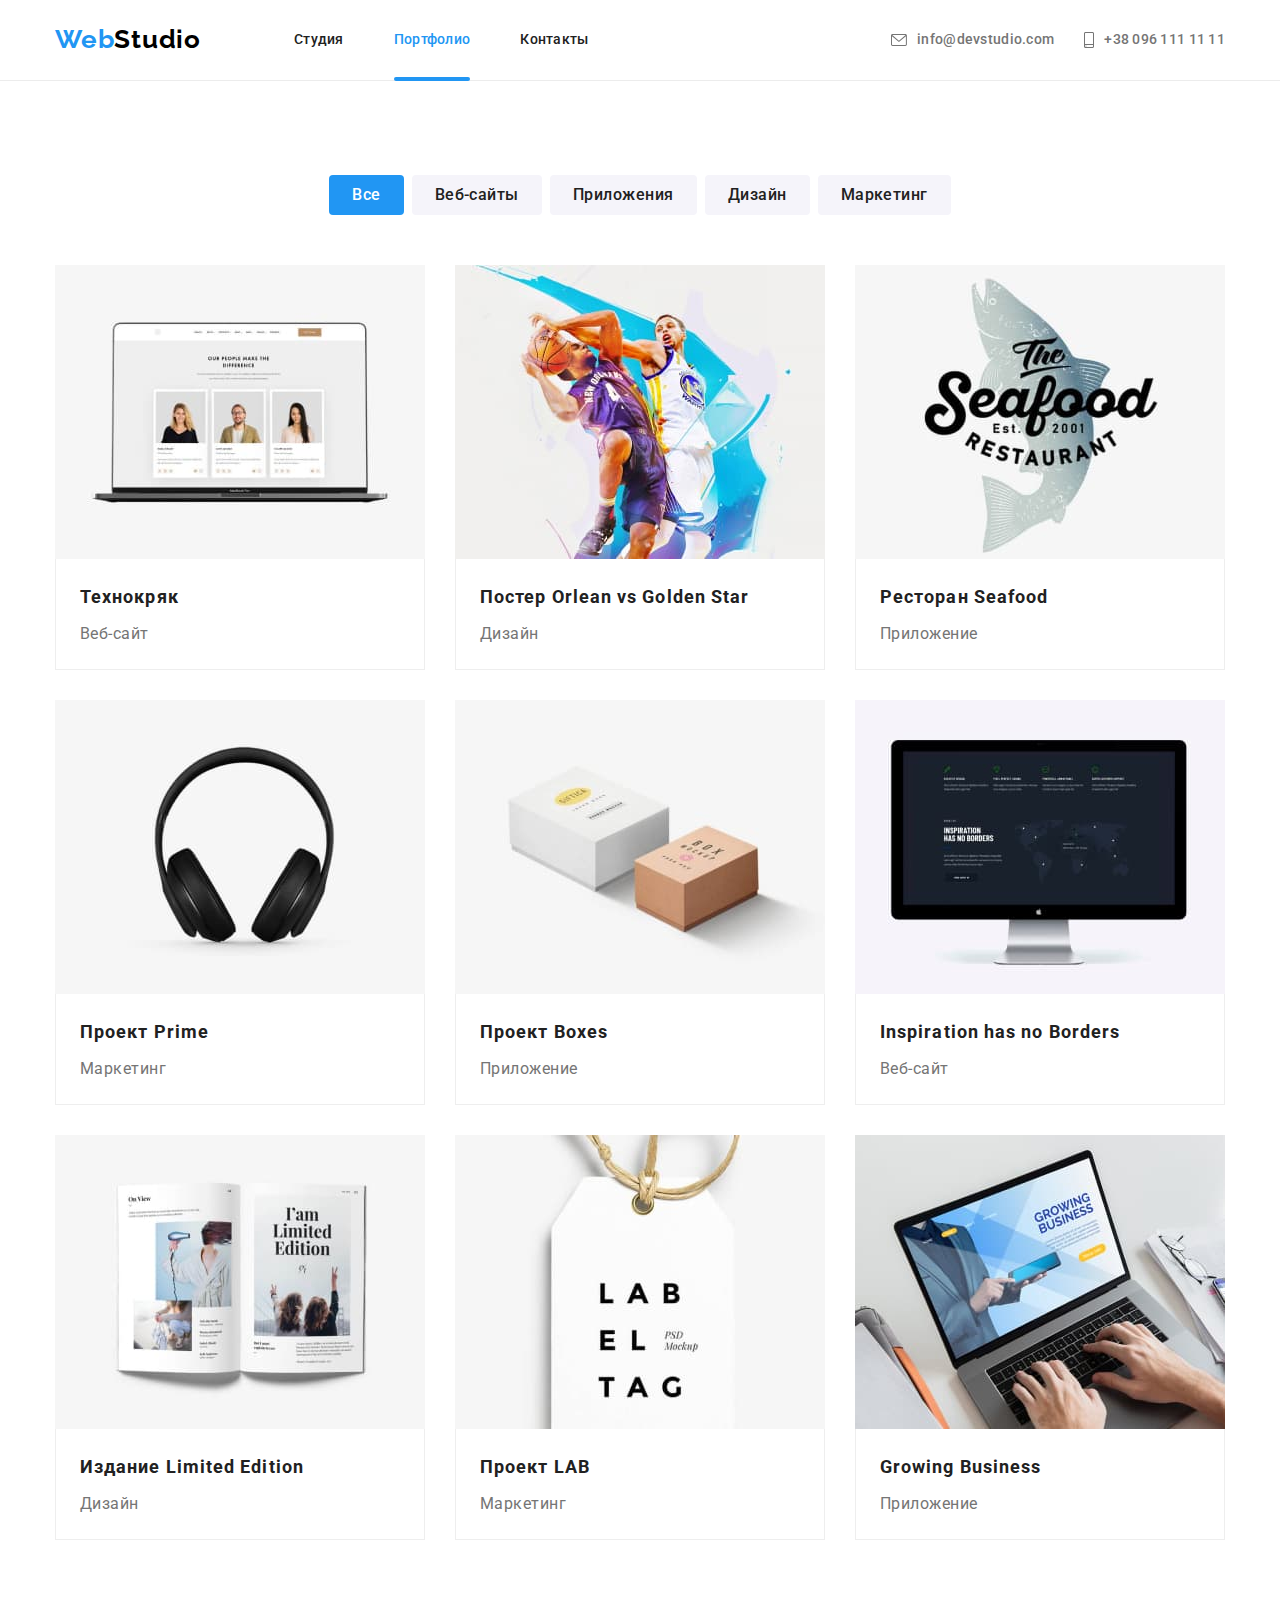
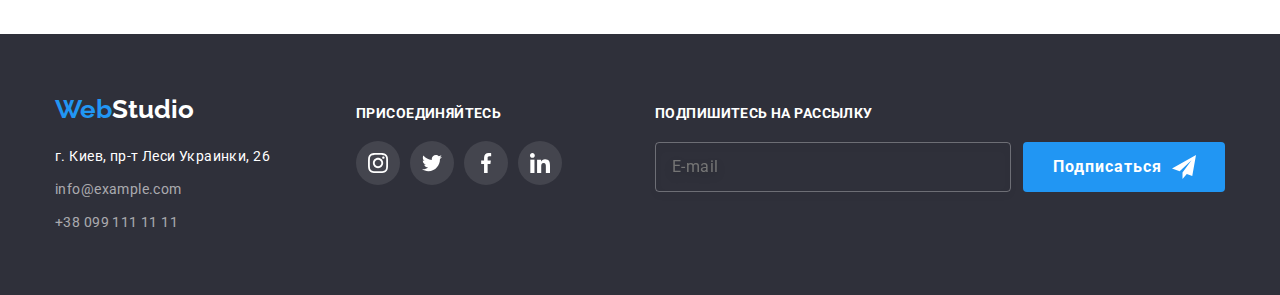
==== portfolio.html @ 851317ea "Внес правки в селекторы" ====
<!DOCTYPE html>
<html lang="ru">

<head>
  <meta charset="UTF-8" />
  <meta http-equiv="X-UA-Compatible" content="IE=edge" />
  <meta name="viewport" content="width=device-width, initial-scale=1.0" />
  <title>Портфолио</title>
  <link rel="preconnect" href="https://fonts.googleapis.com" />
  <link rel="preconnect" href="https://fonts.gstatic.com" crossorigin />
  <link rel="stylesheet"
    href="https://cdnjs.cloudflare.com/ajax/libs/modern-normalize/1.1.0/modern-normalize.min.css" />
  <link href="https://fonts.googleapis.com/css2?family=Raleway:wght@700&family=Roboto:wght@400;500;700;900&display=swap"
    rel="stylesheet" />

  <link rel="stylesheet" href="./css/styles.css" />
</head>

<body>
  <!-- Шапка -->
  <header>
    <div class="container container-header">
      <nav>
        <a lang="en" href="./index.html" class="studio-header"><span class="web">Web</span>Studio</a>
        <ul class="site-nav">
          <li class="item"><a href="./index.html" class="site-nav-link">Студия</a></li>
          <li class="item"><a href="./portfolio.html" class="site-nav-link current">Портфолио</a></li>
          <li class="item"><a href="" class="site-nav-link">Контакты</a></li>
        </ul>
      </nav>
      <ul class="header-contacts">
        <li class="item">
          <a href="mailto:info@devstudio.com" class="header-contacts-link"><svg class="icon-envelope" width="16"
              height="12">
              <use href="./images/sprites.svg#icon-envelope"></use>
            </svg>
            info@devstudio.com</a>
        </li>
        <li class="item">
          <a href="tel:+380961111111" class="header-contacts-link">
            <svg class="icon-smartphone" width="10" height="16">
              <use href="./images/sprites.svg#icon-smartphone"></use>
            </svg>
            +38 096 111 11 11</a>
        </li>
      </ul>
    </div>
  </header>
  <main>
    <section class="portfolio">
      <div class="container">
        <h1 class="section-title visually-hidden">Портфолио</h1>
        <!-- Меню работ -->
        <ul class="menu-portfolio">
          <li class="item">
            <button type="button" class="button button-portfolio portfolio-current-btn">Все</button>
          </li>
          <li class="item"><button type="button" class="button button-portfolio">Веб-сайты</button></li>
          <li class="item"><button type="button" class="button button-portfolio">Приложения</button></li>
          <li class="item"><button type="button" class="button button-portfolio">Дизайн</button></li>
          <li class="item"><button type="button" class="button button-portfolio">Маркетинг</button></li>
        </ul>
        <!-- Примеры работ -->
        <ul class="works">
          <li class="works-item">
            <a href="" class="works-link-card">
              <div class="works-overlate">
                <img src="./images/webphoto.jpg" alt="Открытый веб-сайт на ноутбуке" width="370" class="works-img" />
                <p class="works-description">
                  Ресурс предлагает комплексные предложения с разным уровнем функционала и
                  сервисов. Все это позволит посетителю получить исчерпывающие сведения о компании
                  или частном лице.
                </p>
              </div>
              <div class="works-desc">
                <h2 class="works-list-title">Технокряк</h2>
                <p class="works-list-name">Веб-сайт</p>
              </div>
            </a>
          </li>
          <li class="item">
            <a href="" class="works-link-card">
              <div class="works-overlate">
                <img src="./images/poster.jpg" alt="Постер два баскетболиста" width="370" class="works-img" />
                <p class="works-description">
                  Текст второй карточки.Ресурс предлагает комплексные предложения с разным уровнем
                  функционала и сервисов. Все это позволит посетителю получить исчерпывающие
                  сведения о компании или частном лице.
                </p>
              </div>
              <div class="works-desc">
                <h2 class="works-list-title">Постер <span lang="en">Orlean vs Golden Star</span></h2>
                <p class="works-list-name">Дизайн</p>
              </div>
            </a>
          </li>
          <li class="item">
            <a href="" class="works-link-card">
              <div class="works-overlate">
                <img src="./images/seafood.jpg" alt="Логотип ресторана" width="370" class="works-img" />
                <p class="works-description">
                  Текст третьей карточки.Ресурс предлагает комплексные предложения с разным
                  уровнем функционала и сервисов. Все это позволит посетителю получить
                  исчерпывающие сведения о компании или частном лице.
                </p>
              </div>
              <div class="works-desc">
                <h2 class="works-list-title">Ресторан <span lang="en">Seafood</span></h2>
                <p class="works-list-name">Приложение</p>
              </div>
            </a>
          </li>
          <li class="item">
            <a href="" class="works-link-card">
              <div class="works-overlate">
                <img src="./images/earphon.jpg" alt="Наушники" width="370" class="works-img" />
                <p class="works-description">
                  Текст четвертой карточки.Ресурс предлагает комплексные предложения с разным
                  уровнем функционала и сервисов. Все это позволит посетителю получить
                  исчерпывающие сведения о компании или частном лице.
                </p>
              </div>
              <div class="works-desc">
                <h2 class="works-list-title">Проект <span lang="en">Prime</span></h2>
                <p class="works-list-name">Маркетинг</p>
              </div>
            </a>
          </li>
          <li class="item">
            <a href="" class="works-link-card">
              <div class="works-overlate">
                <img src="./images/boxs.jpg" alt="Две коробки" width="370" class="works-img" />
                <p class="works-description">
                  Текст пятой карточки.Ресурс предлагает комплексные предложения с разным уровнем
                  функционала и сервисов. Все это позволит посетителю получить исчерпывающие
                  сведения о компании или частном лице.
                </p>
              </div>
              <div class="works-desc">
                <h2 class="works-list-title">Проект <span lang="en">Boxes</span></h2>
                <p class="works-list-name">Приложение</p>
              </div>
            </a>
          </li>
          <li class="item">
            <a href="" class="works-link-card">
              <div class="works-overlate">
                <img src="./images/monitor.jpg" alt="Открытый веб-сайт на мониторе" width="370" class="works-img" />
                <p class="works-description">
                  Текст шестой карточки.Ресурс предлагает комплексные предложения с разным уровнем
                  функционала и сервисов. Все это позволит посетителю получить исчерпывающие
                  сведения о компании или частном лице.
                </p>
              </div>
              <div class="works-desc">
                <h2 lang="en" class="works-list-title">Inspiration has no Borders</h2>
                <p class="works-list-name">Веб-сайт</p>
              </div>
            </a>
          </li>
          <li class="item">
            <a href="" class="works-link-card">
              <div class="works-overlate">
                <img src="./images/book.jpg" alt="Открытая книга" width="370" class="works-img" />
                <p class="works-description">
                  Текст седьмой карточки.Ресурс предлагает комплексные предложения с разным
                  уровнем функционала и сервисов. Все это позволит посетителю получить
                  исчерпывающие сведения о компании или частном лице.
                </p>
              </div>
              <div class="works-desc">
                <h2 class="works-list-title">Издание <span lang="en">Limited Edition</span></h2>
                <p class="works-list-name">Дизайн</p>
              </div>
            </a>
          </li>
          <li class="item">
            <a href="" class="works-link-card">
              <div class="works-overlate">
                <img src="./images/leib.jpg" alt="Бирка" width="370" class="works-img" />
                <p class="works-description">
                  Текст восьмой карточки.Ресурс предлагает комплексные предложения с разным
                  уровнем функционала и сервисов. Все это позволит посетителю получить
                  исчерпывающие сведения о компании или частном лице.
                </p>
              </div>
              <div class="works-desc">
                <h2 class="works-list-title">Проект <span lang="en">LAB</span></h2>
                <p class="works-list-name">Маркетинг</p>
              </div>
            </a>
          </li>
          <li class="item">
            <a href="" class="works-link-card">
              <div class="works-overlate">
                <img src="./images/netbook.jpg" alt="Открытое приложение на нетбуке" width="370" class="works-img" />
                <p class="works-description">
                  Текст девятой карточки.Ресурс предлагает комплексные предложения с разным
                  уровнем функционала и сервисов. Все это позволит посетителю получить
                  исчерпывающие сведения о компании или частном лице.
                </p>
              </div>
              <div class="works-desc">
                <h2 class="works-list-title" lang="en">Growing Business</h2>
                <p class="works-list-name">Приложение</p>
              </div>
            </a>
          </li>
        </ul>
      </div>
    </section>
  </main>
  <!-- Футер -->
  <footer class="section-footer">
    <div class="container container-footer">
      <div class="footer-logo-address">
        <a lang="en" href="./index.html" class="studio-footer"><span class="web">Web</span>Studio</a>
        <address>
          <ul class="address">
            <li class="address-item">г. Киев, пр-т Леси Украинки, 26</li>
            <li class="address-item">
              <a href="mailto:info@example.com" class="address-mail">info@example.com</a>
            </li>
            <li class="address-item">
              <a href="tel:+380991111111" class="address-tel">+38 099 111 11 11</a>
            </li>
          </ul>
        </address>
      </div>
      <div class="footer-login">
        <p class="login-title">присоединяйтесь</p>
        <div class="footer-network">
          <a href="" class="footer-network-login"><svg class="footer-icon instagram">
              <use href="./images/sprites.svg#icon-instagram"></use>
            </svg></a><a href="" class="footer-network-login"><svg class="footer-icon twitter">
              <use href="./images/sprites.svg#icon-twitter"></use>
            </svg></a><a href="" class="footer-network-login"><svg class="footer-icon facebook">
              <use href="./images/sprites.svg#icon-facebook"></use>
            </svg></a><a href="" class="footer-network-login"><svg class="footer-icon linkedin">
              <use href="./images/sprites.svg#icon-linkedin"></use>
            </svg></a>
        </div>
      </div>
      <div class="subscribe">
        <p class="footer-label">подпишитесь на рассылку</p>
        <form class="footer-subscribe-form">
          <input type="email" name="email" placeholder="E-mail" class="footer-input" />
          <button type="submit" class="button-footer">Подписаться<svg class="icon-send">
              <use href="./images/sprites.svg#icon-send"></use>
            </svg></button>
        </form>
      </div>
    </div>
  </footer>
</body>

</html>
---- css/styles.css ----
/* цвет основного текста #757575 */
/* цвет вторичного текста #212121 */
/* белый #FFFFFF */
/* цвет акцента #2196F3 */
/* белый прозрачный в футере rgba(255, 255, 255, 0.6) */
/* черный в logo #000000 */
/* вторичный цвет фона #F5F4FA */
/* основной цвет фона #FFFFFF */
/* цвет фона героя и футера #2F303A */
/* цвет нижней рамки хедера #ECECEC */
/* цвет нижней рамки работ #EEEEEE */
/* цвет рамки соцсетей AFB1B8 */
:root {
  --primary-text-color: #757575;
  --title-text-color: #212121;
  --accent-color: #2196f3;
  --main-white-color: #ffffff;
  --btn-grey-color: #f5f4fa;
  --logo-black-color: #000000;
  --bgc-header-color: #2f303a;
  --address-footer-color: rgba(255, 255, 255, 0.6);
  --border-header-color: #ececec;
  --border-works-color: #eeeeee;
  --btn-hero-color: #188ce8;
  --accent-logo-color: aqua;
  --icon-color: #afb1b8;
}

body {
  background-color: var(--primary-bg-color);
  color: var(--primary-text-color);

  font-family: Roboto, sans-serif;
}

input,
textarea {
  cursor: pointer;
}

ul,
h1,
h2,
h3,
h4,
h5,
h6,
p {
  list-style: none;
  padding: 0;
  margin: 0;
}

.container {
  margin-left: auto;
  margin-right: auto;
  width: 1200px;
  padding-right: 15px;
  padding-left: 15px;
}

/* Header */
header {
  border-bottom-width: 1px;
  border-bottom-style: solid;
  border-bottom-color: var(--border-header-color);
}

.container-header {
  display: flex;
  align-items: center;
}

nav {
  display: flex;
  align-items: center;
}
/* Logotip header */
.studio-header {
  margin-right: 93px;
  padding-top: 24px;
  padding-bottom: 25px;

  color: var(--logo-black-color);

  font-family: Raleway, sans-serif;
  font-weight: 700;
  font-size: 26px;
  line-height: 1.19;
  text-decoration: none;
  letter-spacing: 0.03em;

  transition: color 250ms cubic-bezier(0.4, 0, 0.2, 1);
}

.web {
  color: var(--accent-color);
  transition: color 250ms cubic-bezier(0.4, 0, 0.2, 1);
}

.studio-header:hover,
.studio-header:focus,
.studio-footer:hover,
.studio-footer:focus,
.studio-header:hover .web,
.studio-header:focus .web,
.studio-footer:hover .web,
.studio-footer:focus .web {
  color: var(--accent-logo-color);
}

/* Site nav */
.site-nav {
  display: flex;
  gap: 50px;
}

.site-nav-link {
  display: block;

  position: relative;

  padding-top: 32px;
  padding-bottom: 32px;

  color: var(--title-text-color);

  font-weight: 500;
  font-size: 14px;
  line-height: 1.14;
  letter-spacing: 0.02em;
  text-decoration: none;

  transition: color 250ms cubic-bezier(0.4, 0, 0.2, 1);
}

.site-nav-link:hover,
.site-nav-link:focus {
  color: var(--accent-color);
}

.site-nav-link.current {
  color: var(--accent-color);
}

.site-nav-link.current::after {
  content: '';

  position: absolute;

  display: block;
  width: 100%;
  height: 4px;
  left: 0;
  bottom: -1px;
  border-radius: 2px;

  background-color: var(--accent-color);
}

/* Contacts */

.header-contacts {
  display: flex;
  margin-left: auto;
  gap: 30px;
}

.header-contacts-link {
  display: flex;
  padding-top: 32px;
  padding-bottom: 32px;

  color: var(--primary-text-color);

  font-weight: 500;
  font-size: 14px;
  line-height: 1.14;
  letter-spacing: 0.02em;
  text-decoration: none;
  align-items: center;

  transition: color 250ms cubic-bezier(0.4, 0, 0.2, 1);
}

.header-contacts-link:hover,
.header-contacts-link:focus {
  color: var(--accent-color);
}

.icon-envelope {
  margin-right: 10px;
  fill: currentColor;
}

.icon-smartphone {
  padding-top: 0;
  padding-bottom: 0;
  margin-right: 10px;
  fill: currentColor;

  transition: fill 250ms cubic-bezier(0.4, 0, 0.2, 1);
}

.icon-smartphone:hover,
.icon-envelope:hover,
.icon-smartphone:focus,
.icon-envelope:focus {
  fill: currentColor;
}
/* Hero */
.section-hero {
  max-width: 1600px;
  height: 600px;
  margin-left: auto;
  margin-right: auto;
  background-color: var(--bgc-header-color);
  background-image: linear-gradient(to right, rgba(47, 48, 58, 0.4), rgba(47, 48, 58, 0.4)),
    url('../images/employees.jpg');
  background-size: cover;
  background-repeat: no-repeat;
  background-position: center;
  text-align: center;
  padding-top: 200px;
  padding-bottom: 200px;
}

.container-hero {
  width: 696px;
}

.hero-title {
  color: var(--main-white-color);

  font-weight: 900;
  font-size: 44px;
  line-height: 1.36;
  letter-spacing: 0.06em;
  text-transform: uppercase;

  margin-bottom: 30px;
}

.button-order {
  font-weight: 700;
  font-size: 16px;
  line-height: 1.88;

  align-items: center;
  letter-spacing: 0.06em;
  padding: 10px 32px;

  transition: color 250ms cubic-bezier(0.4, 0, 0.2, 1), color 250ms cubic-bezier(0.4, 0, 0.2, 1);
}

.button-primary:hover,
.button-primary:focus {
  color: var(--main-white-color);
  background-color: var(--btn-hero-color);
}

.visually-hidden {
  position: absolute;
  width: 1px;
  height: 1px;
  margin: -1px;
  border: 0;
  padding: 0;

  white-space: nowrap;
  clip-path: inset(100%);
  clip: rect(0 0 0 0);
  overflow: hidden;
}

/* Advantages */

.section-advantages {
  padding-top: 94px;
  padding-bottom: 94px;
}

.section-title {
  color: var(--title-text-color);

  font-weight: 700;
  font-size: 36px;
  line-height: 1.17;
  text-align: center;
  letter-spacing: 0.03em;
}
.advantages-list {
  display: flex;
  gap: 30px;
}

.advantages-item {
  width: 270px;
}

.icon-advantages {
  display: flex;
  background-color: var(--btn-grey-color);
  height: 120px;
  border-radius: 4px;
  align-items: center;
  justify-content: center;
}

.icon-antenna,
.icon-clock,
.icon-diagram,
.icon-astronaut {
  align-self: center;
}

.advantages-title {
  color: var(--title-text-color);

  font-weight: 700;
  font-size: 14px;
  line-height: 1.14;
  text-transform: uppercase;
  letter-spacing: 0.03em;

  margin-bottom: 10px;
  margin-top: 30px;
}

.advantages-desc {
  font-weight: 400;
  font-size: 14px;
  line-height: 1.71;
  letter-spacing: 0.03em;
}

/* Work */

.section-work {
  padding-bottom: 94px;
}

.section-title-work,
.section-title-cooperators {
  margin-bottom: 50px;
}

.work-list {
  display: flex;
  gap: 30px;
}

.work-one,
.work-two,
.work-three {
  position: relative;
}

.work-text {
  display: flex;
  position: absolute;

  font-style: normal;
  font-weight: 700;
  font-size: 14px;
  line-height: 1.14;
  letter-spacing: 0.03em;
  text-transform: uppercase;
  align-items: center;
  justify-content: center;

  width: 100%;
  height: 70px;
  bottom: 0px;

  color: var(--main-white-color);
  background-color: rgba(47, 48, 58, 0.8);
}

.work-img {
  display: block;
  max-width: 100%;
  height: auto;
}

/* Team */

.section-team {
  background-color: var(--btn-grey-color);
  padding-top: 94px;
  padding-bottom: 94px;
}

.cooperators-list {
  display: flex;
  gap: 30px;
}
.cooperators-img {
  display: block;
  max-width: 100%;
  height: auto;
}

.cooperators-item {
  background-color: var(--main-white-color);
  box-shadow: 0px 1px 3px rgba(0, 0, 0, 0.12), 0px 1px 1px rgba(0, 0, 0, 0.14),
    0px 2px 1px rgba(0, 0, 0, 0.2);
  border-radius: 0px 0px 4px 4px;
}

.team-networks {
  display: flex;
  gap: 10px;
  /* justify-content: space-between; */
}

.icon-networks-link {
  display: flex;

  width: 44px;
  height: 44px;
  border-radius: 44px;
  align-items: center;
  justify-content: center;

  background-color: var(--main-white-color);
  fill: var(--icon-color);

  transition: fill 250ms cubic-bezier(0.4, 0, 0.2, 1),
    background-color 250ms cubic-bezier(0.4, 0, 0.2, 1);
}

.icon-instagram,
.icon-twitter,
.icon-facebook,
.icon-linkedin {
  height: 20px;
  width: 20px;
}

.icon-networks-link:hover,
.icon-networks-link:focus {
  background-color: var(--accent-color);
  fill: var(--main-white-color);
}

.section-desc {
  padding: 30px 32px;
  text-align: center;
}

.cooperators-name {
  color: var(--title-text-color);

  font-weight: 500;
  font-size: 16px;
  line-height: 1.9;
  letter-spacing: 0.03em;
  margin-bottom: 10px;
}

.cooperators-post {
  font-weight: 400;
  font-size: 16px;
  line-height: 1.9;
  letter-spacing: 0.03em;
  margin-bottom: 16px;
}

.section-clients {
  padding-top: 94px;
  padding-bottom: 94px;
}

.clients-icon {
  display: flex;
  margin-top: 50px;
  gap: 30px;
}

.icon-client-link {
  display: flex;
  width: 170px;
  height: 92px;

  border: 1px solid var(--icon-color);
  border-radius: 4px;
  fill: var(--icon-color);

  align-items: center;
  justify-content: center;

  transition: fill 250ms cubic-bezier(0.4, 0, 0.2, 1), border 250ms cubic-bezier(0.4, 0, 0.2, 1);
}

.icon-client-link:hover,
.icon-client-link:focus {
  fill: var(--accent-color);
  border: 1px solid var(--accent-color);
}

/* Footer */

.section-footer {
  padding-top: 60px;
  padding-bottom: 60px;
  background-color: var(--bgc-header-color);
}

.container-footer {
  display: flex;
  align-items: baseline;
}

.studio-footer {
  display: block;
  color: var(--main-white-color);

  font-family: Raleway, sans-serif;
  font-weight: 700;
  font-size: 26px;
  line-height: 1.19;
  text-decoration: none;
  margin-bottom: 20px;
}

.address {
  display: block;
  width: 231px;

  font-style: normal;
  font-weight: 400;
  font-size: 14px;
  line-height: 1.71;
  letter-spacing: 0.03em;

  color: var(--main-white-color);
}

.address-item:not(:last-child) {
  margin-bottom: 9px;
}

.address-mail,
.address-tel {
  font-weight: 400;
  font-size: 14px;
  line-height: 1.71;
  letter-spacing: 0.03em;
  text-decoration: none;

  color: var(--address-footer-color);

  transition: color 250ms cubic-bezier(0.4, 0, 0.2, 1);
}

.address-mail:hover,
.address-mail:focus,
.address-tel:hover,
.address-tel:focus {
  color: var(--accent-color);
}

.footer-login {
  margin-left: 70px;
  height: 80px;
}

.login-title {
  color: var(--main-white-color);

  margin-bottom: 20px;

  font-style: normal;
  font-weight: 700;
  font-size: 14px;
  line-height: 16px;
  letter-spacing: 0.03em;
  text-transform: uppercase;
  text-align: left;
}

.footer-network {
  display: flex;
  gap: 10px;
}

.footer-network-login {
  display: flex;
  width: 44px;
  height: 44px;
  border-radius: 44px;

  align-items: center;
  justify-content: center;

  background-color: rgba(255, 255, 255, 0.1);
  fill: var(--main-white-color);

  transition: background-color 250ms cubic-bezier(0.4, 0, 0.2, 1);
}

.footer-network-login:hover,
.footer-network-login:focus {
  background-color: var(--accent-color);
}

.footer-icon {
  width: 20px;
  height: 20px;
}

/* Футер подпишись */

.subscribe {
  margin-left: auto;
}

.footer-subscribe-form {
  display: flex;
  width: 570px;
  height: 50px;

  align-items: flex-end;
}

.footer-label {
  font-weight: 700;
  font-size: 14px;
  line-height: 1.14;
  letter-spacing: 0.03em;
  text-transform: uppercase;
  margin-bottom: 20px;

  color: var(--main-white-color);
}

.footer-input {
  display: block;
  width: 358px;
  padding: 14px 16px 14px 16px;

  font-weight: 400;
  font-size: 16px;
  line-height: 1.25;
  align-items: center;
  letter-spacing: 0.03em;
  outline: none;

  border: 1px solid rgba(255, 255, 255, 0.3);
  filter: drop-shadow(0px 4px 4px rgba(0, 0, 0, 0.15));
  border-radius: 4px;

  transition: button-color 250ms cubic-bezier(0.4, 0, 0.2, 1);

  color: rgba(255, 255, 255, 0.6);
  background-color: transparent;
}

.footer-input:focus {
  border-color: var(--accent-color);
}

.button-footer {
  display: flex;
  margin-left: 12px;
  padding: 9px 28px 9px 29px;

  font-weight: 700;
  font-size: 16px;
  line-height: 1.88;
  letter-spacing: 0.06em;
  align-items: center;
  justify-content: center;

  border-radius: 4px;
  border: 1px solid transparent;
  color: var(--main-white-color);
  background-color: var(--accent-color);

  transition: background-color 250ms cubic-bezier(0.4, 0, 0.2, 1),
    box-shadow 250ms cubic-bezier(0.4, 0, 0.2, 1);
}
.button-footer:hover,
.button-footer:focus {
  background-color: var(--btn-hero-color);
  box-shadow: 0px 4px 4px rgba(0, 0, 0, 0.15);
}

.icon-send {
  width: 24px;
  height: 24px;
  margin-left: 10px;
}
/* .button-footer::after {
  content: '';
  width: 24px;
  height: 24px;
  margin-left: 10px;
  background-image: url(../images/icon_send.svg);
} */

/* Button */
.button {
  color: var(--title-text-color--);
  background-color: var(--main-white-color);

  cursor: pointer;
  font-family: inherit;
  font-weight: 500;
  font-size: 16px;
  line-height: 1.62;
  letter-spacing: 0.03em;
  text-align: center;

  border-radius: 4px;
  border: 1px solid transparent;
  display: inline-block;
}

.button-primary {
  color: var(--main-white-color);
  background-color: var(--accent-color);
}

.button-portfolio {
  padding: 6px 22px;

  transition: color 250ms cubic-bezier(0.4, 0, 0.2, 1),
    background-color 250ms cubic-bezier(0.4, 0, 0.2, 1),
    box-shadow 250ms cubic-bezier(0.4, 0, 0.2, 1);
  color: var(--title-text-color);
  background-color: var(--btn-grey-color);
}

/* Стили Портфолио */
.portfolio {
  padding-top: 94px;
  padding-bottom: 94px;
}

/* Меню работ */
.menu-portfolio {
  display: flex;
  justify-content: center;
  margin-bottom: 50px;
  gap: 8px;
}

.portfolio-current-btn {
  color: var(--main-white-color);
  background-color: var(--accent-color);
}

.button-portfolio:hover,
.button-portfolio:focus {
  color: var(--main-white-color);
  background-color: var(--accent-color);
  box-shadow: 0px 3px 1px rgba(0, 0, 0, 0.1), 0px 1px 2px rgba(0, 0, 0, 0.08),
    0px 2px 2px rgba(0, 0, 0, 0.12);
}

/* Примеры работ */

.works {
  display: flex;
  flex-wrap: wrap;
  gap: 30px;
}

.works-item {
  flex-basis: calc((100% - 2 * 30px) / 3);
}

.works-link-card {
  display: block;
  text-decoration: none;

  transition: box-shadow 250ms cubic-bezier(0.4, 0, 0.2, 1);
}

.works-overlate {
  position: relative;
  overflow: hidden;
}

.works-description {
  position: absolute;
  display: block;

  top: 0;
  left: 0;
  width: 100%;
  height: 100%;
  padding: 63px 24px;

  font-style: normal;
  font-weight: 400;
  font-size: 18px;
  line-height: 1.56;
  letter-spacing: 0.03em;

  transform: translateY(101%);
  transition: transform 250ms cubic-bezier(0.4, 0, 0.2, 1);

  color: var(--main-white-color);
  background-color: rgba(33, 150, 243, 0.9);
}

.works-link-card:hover,
.works-link-card:focus {
  box-shadow: 0px 1px 1px rgba(0, 0, 0, 0.12), 0px 4px 4px rgba(0, 0, 0, 0.06),
    1px 4px 6px rgba(0, 0, 0, 0.16);
}

.works-link-card:hover .works-description,
.works-link-card:focus .works-description {
  transform: translateY(0);
}

.works-img {
  display: block;
  width: 100%;
  height: auto;
}

.works-desc {
  display: block;
  padding: 20px 24px;

  border-width: 0 1px 1px;
  border-style: solid;
  border-color: var(--border-works-color);
}

.works-list-title {
  margin-bottom: 4px;

  font-weight: 700;
  font-size: 18px;
  line-height: 2;
  letter-spacing: 0.06em;

  color: var(--title-text-color);
}

.works-list-name {
  font-weight: 400;
  font-size: 16px;
  line-height: 1.88;
  text-decoration: none;
  letter-spacing: 0.03em;

  color: var(--primary-text-color);
}

/* Модальное окно */

.backdrop {
  position: fixed;
  top: 0;
  left: 0;
  width: 100%;
  height: 100%;

  background-color: rgba(0, 0, 0, 0.2);

  transition: opacity 250ms cubic-bezier(0.4, 0, 0.2, 1);
}

.backdrop .is-hidden {
  opacity: 0;
  pointer-events: none;
}

.backdrop.is-hidden .modal {
  transform: translate(-50%, -50%) scale(1.1);
}

.modal {
  position: absolute;
  width: 528px;
  height: 581px;
  top: 50%;
  left: 50%;
  padding: 40px;

  transform: translate(-50%, -50%) scale(1);
  transition: transform 250ms cubic-bezier(0.4, 0, 0.2, 1);

  border-radius: 4px;

  box-shadow: 0px 1px 3px rgba(0, 0, 0, 0.12), 0px 1px 1px rgba(0, 0, 0, 0.14),
    0px 2px 1px rgba(0, 0, 0, 0.2);
  background-color: var(--main-white-color);
}

.btn-modal {
  position: absolute;
  display: flex;
  width: 30px;
  height: 30px;
  right: 8px;
  top: 8px;
  border-radius: 30px;
  align-items: center;
  cursor: pointer;

  background-color: var(--main-white-color);
  border: 1px solid rgba(0, 0, 0, 0.1);
}

.icon-close {
  width: 18px;
  height: 18px;
  fill: var(--logo-black-color);
  transition: fill 250ms cubic-bezier(0.4, 0, 0.2, 1);
}

.btn-modal:hover .icon-close,
.btn-modal:focus .icon-close {
  fill: var(--accent-color);
}

.modal-form {
  width: 100%;
  height: 100%;
}

.modal-title {
  margin-bottom: 12px;

  font-weight: 700;
  font-size: 20px;
  line-height: 1.15;
  text-align: center;
  letter-spacing: 0.03em;

  color: var(--title-text-color);
}

.user-contacts {
  display: block;
  flex-direction: column;
}

.user-contacts:not(:first-child) {
  margin-top: 10px;
}

.user-contacts-input {
  height: 40px;
  padding-left: 42px;
  margin-top: 4px;
  outline: none;

  border: 1px solid rgba(33, 33, 33, 0.2);
  border-radius: 4px;

  transition: border-color 250ms cubic-bezier(0.4, 0, 0.2, 1);
}

.user-contacts-textarea {
  height: 120px;
  margin-top: 4px;
  padding: 12px 16px;
  resize: none;
  outline: none;

  font-weight: 400;
  font-size: 14px;
  line-height: 1.14;
  letter-spacing: 0.01em;

  color: rgba(117, 117, 117, 0.5);
  border: 1px solid rgba(33, 33, 33, 0.2);
  border-radius: 4px;
  transition: border-color 250ms cubic-bezier(0.4, 0, 0.2, 1);
}

.user-contacts {
  position: relative;
  display: flex;
  flex-direction: column;

  font-weight: 400;
  font-size: 12px;
  line-height: 1.17;
  letter-spacing: 0.01em;
}

.user-agreement {
  display: inline-block;
  width: 425px;
  padding: 0;
  margin-top: 20px;
  margin-left: 12px;
  text-align: center;

  font-weight: 400;
  font-size: 14px;
  line-height: 1.71;
  letter-spacing: 0.03em;
}

.agreement-link {
  color: var(--accent-color);
}

.button-modal-submit {
  display: block;
  margin-top: 30px;
  margin-left: auto;
  margin-right: auto;
  padding: 10px 55px 10px 56px;

  font-weight: 700;
  font-size: 16px;
  line-height: 1.88;
  align-items: center;
  text-align: center;
  letter-spacing: 0.06em;

  color: var(--main-white-color);
  background-color: var(--accent-color);
  border: 1px solid transparent;
  border-radius: 4px;

  transition: background-color 250ms cubic-bezier(0.4, 0, 0.2, 1),
    box-shadow 250ms cubic-bezier(0.4, 0, 0.2, 1);
}

.button-modal-submit:hover,
.button-modal-submit:focus {
  background-color: var(--btn-hero-color);
  box-shadow: 0px 4px 4px rgba(0, 0, 0, 0.15);
}

.modal-icon-person,
.modal-icon-phone,
.modal-icon-email {
  position: absolute;
  top: 11px;
  left: 12px;
  width: 18px;
  height: 18px;

  transform: translateY(100%);
  transition: fill 250ms cubic-bezier(0.4, 0, 0.2, 1);
}

.user-contacts:focus-within > .modal-icon-person,
.user-contacts:focus-within > .modal-icon-phone,
.user-contacts:focus-within > .modal-icon-email {
  fill: var(--accent-color);
}

.user-contacts:focus-within > .user-contacts-input,
.user-contacts:focus-within > .user-contacts-textarea {
  border-color: var(--accent-color);
  color: var(--logo-black-color);
}

.checkbox {
  display: inline-block;
  width: 1px;
  height: 1px;
  margin: -1px;
  border: 0;
  padding: 0;

  white-space: nowrap;
  clip-path: inset(100%);
  clip: rect(0 0 0 0);
  overflow: hidden;
}

.modal-icon-checkbox {
  display: inline-block;

  width: 16px;
  height: 15px;
  margin-right: 8px;

  border: 1px solid var(--logo-black-color);
  border-radius: 2px;
  vertical-align: text-top;

  transition: border-color 250ms cubic-bezier(0.4, 0, 0.2, 1);
}

.checkbox:checked + .modal-icon-checkbox {
  background-color: var(--accent-color);
  border: 1px solid var(--accent-color);
}

.checkbox:focus + .modal-icon-checkbox {
  border-color: var(--accent-color);
}
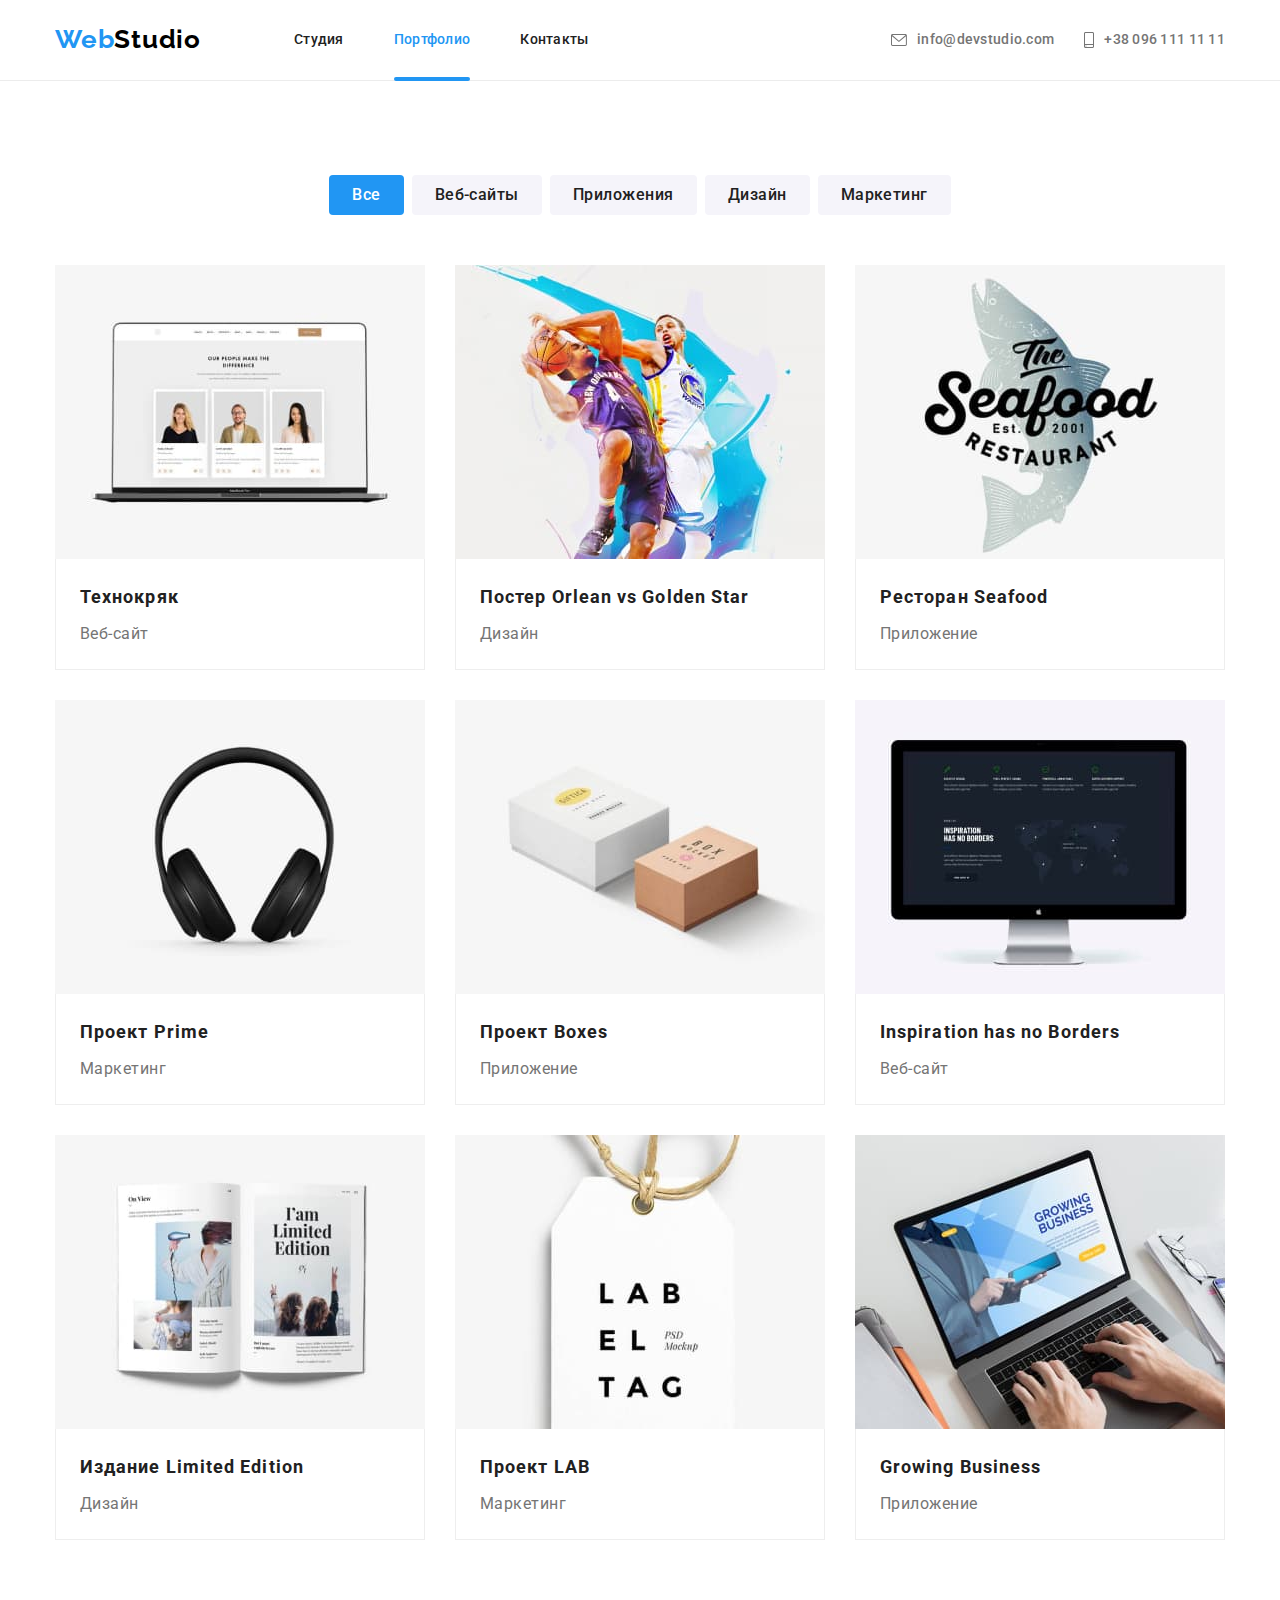
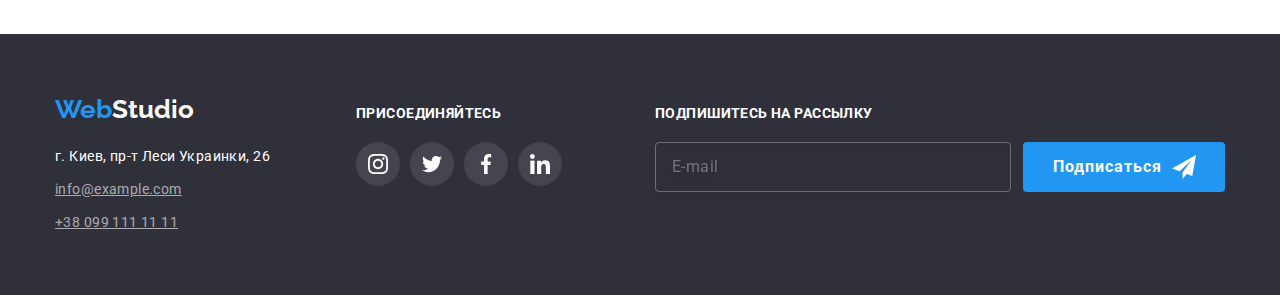
==== commit 8cd08a91: "Переназвал по БЕМу" ====
--- a/portfolio.html
+++ b/portfolio.html
@@ -18,27 +18,29 @@
 
 <body>
   <!-- Шапка -->
-  <header>
-    <div class="container container-header">
-      <nav>
-        <a lang="en" href="./index.html" class="studio-header"><span class="web">Web</span>Studio</a>
-        <ul class="site-nav">
-          <li class="item"><a href="./index.html" class="site-nav-link">Студия</a></li>
-          <li class="item"><a href="./portfolio.html" class="site-nav-link current">Портфолио</a></li>
-          <li class="item"><a href="" class="site-nav-link">Контакты</a></li>
+  <header class="header">
+    <div class="header__container container ">
+      <nav class="header__navigation">
+        <a lang="en" href="./index.html" class="header__logo logo"><span class="logo__forepart">Web</span>Studio</a>
+        <ul class="header__menu">
+          <li class="header__menu-item"><a href="./index.html" class="header__menu-link">Студия</a>
+          </li>
+          <li class="header__menu-item"><a href="./portfolio.html"
+              class="header__menu-link header__menu-link--current">Портфолио</a></li>
+          <li class="header__menu-item"><a href="" class="header__menu-link">Контакты</a></li>
         </ul>
       </nav>
-      <ul class="header-contacts">
-        <li class="item">
-          <a href="mailto:info@devstudio.com" class="header-contacts-link"><svg class="icon-envelope" width="16"
-              height="12">
+      <ul class="header__contacts">
+        <li class="header__contacts-item">
+          <a href="mailto:info@devstudio.com" class="header__contacts-link"><svg class="header__contacts-icon"
+              width="16" height="12">
               <use href="./images/sprites.svg#icon-envelope"></use>
             </svg>
             info@devstudio.com</a>
-        </li>
-        <li class="item">
-          <a href="tel:+380961111111" class="header-contacts-link">
-            <svg class="icon-smartphone" width="10" height="16">
+        </li class="header__contacts-item">
+        <li>
+          <a href="tel:+380961111111" class="header__contacts-link">
+            <svg class="header__contacts-icon" width="10" height="16">
               <use href="./images/sprites.svg#icon-smartphone"></use>
             </svg>
             +38 096 111 11 11</a>
@@ -47,162 +49,168 @@
     </div>
   </header>
   <main>
-    <section class="portfolio">
-      <div class="container">
-        <h1 class="section-title visually-hidden">Портфолио</h1>
+    <section class="section-portfolio">
+      <div class="section-portfolio__container container">
+        <h1 class="section-portfolio__section-title section-title visually-hidden">Портфолио</h1>
         <!-- Меню работ -->
-        <ul class="menu-portfolio">
-          <li class="item">
-            <button type="button" class="button button-portfolio portfolio-current-btn">Все</button>
-          </li>
-          <li class="item"><button type="button" class="button button-portfolio">Веб-сайты</button></li>
-          <li class="item"><button type="button" class="button button-portfolio">Приложения</button></li>
-          <li class="item"><button type="button" class="button button-portfolio">Дизайн</button></li>
-          <li class="item"><button type="button" class="button button-portfolio">Маркетинг</button></li>
+        <ul class="section-portfolio__menu">
+          <li class="section-portfolio__menu-item">
+            <button type="button"
+              class="button section-portfolio__menu-button section-portfolio__menu-button--current">Все</button>
+          </li>
+          <li class="section-portfolio__menu-item"><button type="button"
+              class="button section-portfolio__menu-button">Веб-сайты</button></li>
+          <li class="section-portfolio__menu-item"><button type="button"
+              class="button section-portfolio__menu-button">Приложения</button></li>
+          <li class="section-portfolio__menu-item"><button type="button"
+              class="button section-portfolio__menu-button">Дизайн</button>
+          </li>
+          <li class="section-portfolio__menu-item"><button type="button"
+              class="button section-portfolio__menu-button">Маркетинг</button></li>
         </ul>
         <!-- Примеры работ -->
-        <ul class="works">
-          <li class="works-item">
-            <a href="" class="works-link-card">
-              <div class="works-overlate">
-                <img src="./images/webphoto.jpg" alt="Открытый веб-сайт на ноутбуке" width="370" class="works-img" />
-                <p class="works-description">
+        <ul class="section-portfolio__works-list">
+          <li class="section-portfolio__works-item">
+            <a href="" class="section-portfolio__link-card">
+              <div class="section-portfolio__card-overlate">
+                <img src="./images/webphoto.jpg" alt="Открытый веб-сайт на ноутбуке" width="370" />
+                <p class="section-portfolio__card-text">
                   Ресурс предлагает комплексные предложения с разным уровнем функционала и
                   сервисов. Все это позволит посетителю получить исчерпывающие сведения о компании
                   или частном лице.
                 </p>
               </div>
-              <div class="works-desc">
-                <h2 class="works-list-title">Технокряк</h2>
-                <p class="works-list-name">Веб-сайт</p>
-              </div>
-            </a>
-          </li>
-          <li class="item">
-            <a href="" class="works-link-card">
-              <div class="works-overlate">
-                <img src="./images/poster.jpg" alt="Постер два баскетболиста" width="370" class="works-img" />
-                <p class="works-description">
+              <div class="section-portfolio__card-description">
+                <h2 class="section-portfolio__card-title">Технокряк</h2>
+                <p class="section-portfolio__card-name">Веб-сайт</p>
+              </div>
+            </a>
+          </li>
+          <li class="section-portfolio__works-item">
+            <a href="" class="section-portfolio__link-card">
+              <div class="section-portfolio__card-overlate">
+                <img src="./images/poster.jpg" alt="Постер два баскетболиста" width="370" />
+                <p class="section-portfolio__card-text">
                   Текст второй карточки.Ресурс предлагает комплексные предложения с разным уровнем
                   функционала и сервисов. Все это позволит посетителю получить исчерпывающие
                   сведения о компании или частном лице.
                 </p>
               </div>
-              <div class="works-desc">
-                <h2 class="works-list-title">Постер <span lang="en">Orlean vs Golden Star</span></h2>
-                <p class="works-list-name">Дизайн</p>
-              </div>
-            </a>
-          </li>
-          <li class="item">
-            <a href="" class="works-link-card">
-              <div class="works-overlate">
-                <img src="./images/seafood.jpg" alt="Логотип ресторана" width="370" class="works-img" />
-                <p class="works-description">
+              <div class="section-portfolio__card-description">
+                <h2 class="section-portfolio__card-title">Постер <span lang="en">Orlean vs Golden Star</span></h2>
+                <p class="section-portfolio__card-name">Дизайн</p>
+              </div>
+            </a>
+          </li>
+          <li class="section-portfolio__works-item">
+            <a href="" class="section-portfolio__link-card">
+              <div class="section-portfolio__card-overlate">
+                <img src="./images/seafood.jpg" alt="Логотип ресторана" width="370" />
+                <p class="section-portfolio__card-text">
                   Текст третьей карточки.Ресурс предлагает комплексные предложения с разным
                   уровнем функционала и сервисов. Все это позволит посетителю получить
                   исчерпывающие сведения о компании или частном лице.
                 </p>
               </div>
-              <div class="works-desc">
-                <h2 class="works-list-title">Ресторан <span lang="en">Seafood</span></h2>
-                <p class="works-list-name">Приложение</p>
-              </div>
-            </a>
-          </li>
-          <li class="item">
-            <a href="" class="works-link-card">
-              <div class="works-overlate">
-                <img src="./images/earphon.jpg" alt="Наушники" width="370" class="works-img" />
-                <p class="works-description">
+              <div class="section-portfolio__card-description">
+                <h2 class="section-portfolio__card-title">Ресторан <span lang="en">Seafood</span></h2>
+                <p class="section-portfolio__card-name">Приложение</p>
+              </div>
+            </a>
+          </li>
+          <li class="section-portfolio__works-item">
+            <a href="" class="section-portfolio__link-card">
+              <div class="section-portfolio__card-overlate">
+                <img src="./images/earphon.jpg" alt="Наушники" width="370" />
+                <p class="section-portfolio__card-text">
                   Текст четвертой карточки.Ресурс предлагает комплексные предложения с разным
                   уровнем функционала и сервисов. Все это позволит посетителю получить
                   исчерпывающие сведения о компании или частном лице.
                 </p>
               </div>
-              <div class="works-desc">
-                <h2 class="works-list-title">Проект <span lang="en">Prime</span></h2>
-                <p class="works-list-name">Маркетинг</p>
-              </div>
-            </a>
-          </li>
-          <li class="item">
-            <a href="" class="works-link-card">
-              <div class="works-overlate">
-                <img src="./images/boxs.jpg" alt="Две коробки" width="370" class="works-img" />
-                <p class="works-description">
+              <div class="section-portfolio__card-description">
+                <h2 class="section-portfolio__card-title">Проект <span lang="en">Prime</span></h2>
+                <p class="section-portfolio__card-name">Маркетинг</p>
+              </div>
+            </a>
+          </li>
+          <li class="section-portfolio__works-item">
+            <a href="" class="section-portfolio__link-card">
+              <div class="section-portfolio__card-overlate">
+                <img src="./images/boxs.jpg" alt="Две коробки" width="370" />
+                <p class="section-portfolio__card-text">
                   Текст пятой карточки.Ресурс предлагает комплексные предложения с разным уровнем
                   функционала и сервисов. Все это позволит посетителю получить исчерпывающие
                   сведения о компании или частном лице.
                 </p>
               </div>
-              <div class="works-desc">
-                <h2 class="works-list-title">Проект <span lang="en">Boxes</span></h2>
-                <p class="works-list-name">Приложение</p>
-              </div>
-            </a>
-          </li>
-          <li class="item">
-            <a href="" class="works-link-card">
-              <div class="works-overlate">
-                <img src="./images/monitor.jpg" alt="Открытый веб-сайт на мониторе" width="370" class="works-img" />
-                <p class="works-description">
+              <div class="section-portfolio__card-description">
+                <h2 class="section-portfolio__card-title">Проект <span lang="en">Boxes</span></h2>
+                <p class="section-portfolio__card-name">Приложение</p>
+              </div>
+            </a>
+          </li>
+          <li class="section-portfolio__works-item">
+            <a href="" class="section-portfolio__link-card">
+              <div class="section-portfolio__card-overlate">
+                <img src="./images/monitor.jpg" alt="Открытый веб-сайт на мониторе" width="370" />
+                <p class="section-portfolio__card-text">
                   Текст шестой карточки.Ресурс предлагает комплексные предложения с разным уровнем
                   функционала и сервисов. Все это позволит посетителю получить исчерпывающие
                   сведения о компании или частном лице.
                 </p>
               </div>
-              <div class="works-desc">
-                <h2 lang="en" class="works-list-title">Inspiration has no Borders</h2>
-                <p class="works-list-name">Веб-сайт</p>
-              </div>
-            </a>
-          </li>
-          <li class="item">
-            <a href="" class="works-link-card">
-              <div class="works-overlate">
-                <img src="./images/book.jpg" alt="Открытая книга" width="370" class="works-img" />
-                <p class="works-description">
+              <div class="section-portfolio__card-description">
+                <h2 lang="en" class="section-portfolio__card-title">Inspiration has no Borders</h2>
+                <p class="section-portfolio__card-name">Веб-сайт</p>
+              </div>
+            </a>
+          </li>
+          <li class="section-portfolio__works-item">
+            <a href="" class="section-portfolio__link-card">
+              <div class="section-portfolio__card-overlate">
+                <img src="./images/book.jpg" alt="Открытая книга" width="370" />
+                <p class="section-portfolio__card-text">
                   Текст седьмой карточки.Ресурс предлагает комплексные предложения с разным
                   уровнем функционала и сервисов. Все это позволит посетителю получить
                   исчерпывающие сведения о компании или частном лице.
                 </p>
               </div>
-              <div class="works-desc">
-                <h2 class="works-list-title">Издание <span lang="en">Limited Edition</span></h2>
-                <p class="works-list-name">Дизайн</p>
-              </div>
-            </a>
-          </li>
-          <li class="item">
-            <a href="" class="works-link-card">
-              <div class="works-overlate">
-                <img src="./images/leib.jpg" alt="Бирка" width="370" class="works-img" />
-                <p class="works-description">
+              <div class="section-portfolio__card-description">
+                <h2 class="section-portfolio__card-title">Издание <span lang="en">Limited Edition</span></h2>
+                <p class="section-portfolio__card-name">Дизайн</p>
+              </div>
+            </a>
+          </li>
+          <li class="section-portfolio__works-item">
+            <a href="" class="section-portfolio__link-card">
+              <div class="section-portfolio__card-overlate">
+                <img src="./images/leib.jpg" alt="Бирка" width="370" />
+                <p class="section-portfolio__card-text">
                   Текст восьмой карточки.Ресурс предлагает комплексные предложения с разным
                   уровнем функционала и сервисов. Все это позволит посетителю получить
                   исчерпывающие сведения о компании или частном лице.
                 </p>
               </div>
-              <div class="works-desc">
-                <h2 class="works-list-title">Проект <span lang="en">LAB</span></h2>
-                <p class="works-list-name">Маркетинг</p>
-              </div>
-            </a>
-          </li>
-          <li class="item">
-            <a href="" class="works-link-card">
-              <div class="works-overlate">
-                <img src="./images/netbook.jpg" alt="Открытое приложение на нетбуке" width="370" class="works-img" />
-                <p class="works-description">
+              <div class="section-portfolio__card-description">
+                <h2 class="section-portfolio__card-title">Проект <span lang="en">LAB</span></h2>
+                <p class="section-portfolio__card-name">Маркетинг</p>
+              </div>
+            </a>
+          </li>
+          <li class="section-portfolio__works-item">
+            <a href="" class="section-portfolio__link-card">
+              <div class="section-portfolio__card-overlate">
+                <img src="./images/netbook.jpg" alt="Открытое приложение на нетбуке" />
+                <p class="section-portfolio__card-text">
                   Текст девятой карточки.Ресурс предлагает комплексные предложения с разным
                   уровнем функционала и сервисов. Все это позволит посетителю получить
                   исчерпывающие сведения о компании или частном лице.
                 </p>
               </div>
-              <div class="works-desc">
-                <h2 class="works-list-title" lang="en">Growing Business</h2>
-                <p class="works-list-name">Приложение</p>
+              <div class="section-portfolio__card-description">
+                <h2 class="section-portfolio__card-title" lang="en">Growing Business</h2>
+                <p class="section-portfolio__card-name">Приложение</p>
               </div>
             </a>
           </li>
@@ -212,40 +220,40 @@
   </main>
   <!-- Футер -->
   <footer class="section-footer">
-    <div class="container container-footer">
-      <div class="footer-logo-address">
-        <a lang="en" href="./index.html" class="studio-footer"><span class="web">Web</span>Studio</a>
-        <address>
-          <ul class="address">
-            <li class="address-item">г. Киев, пр-т Леси Украинки, 26</li>
-            <li class="address-item">
-              <a href="mailto:info@example.com" class="address-mail">info@example.com</a>
+    <div class="section-footer__container container">
+      <div class="section-footer__logo">
+        <a lang="en" href="./index.html" class="section-footer__link"><span class="logo__forepart">Web</span>Studio</a>
+        <address class="section-footer_address">
+          <ul class="section-footer__address-list">
+            <li class="section-footer__address-item">г. Киев, пр-т Леси Украинки, 26</li>
+            <li class="section-footer__address-item">
+              <a href="mailto:info@example.com" class="section-footer__address-item--grey">info@example.com</a>
             </li>
-            <li class="address-item">
-              <a href="tel:+380991111111" class="address-tel">+38 099 111 11 11</a>
+            <li class="section-footer__address-item">
+              <a href="tel:+380991111111" class="section-footer__address-item--grey">+38 099 111 11 11</a>
             </li>
           </ul>
         </address>
       </div>
-      <div class="footer-login">
-        <p class="login-title">присоединяйтесь</p>
-        <div class="footer-network">
-          <a href="" class="footer-network-login"><svg class="footer-icon instagram">
+      <div class="company-networks">
+        <p class="company-networks__title">присоединяйтесь</p>
+        <div class="company-networks__footer-network">
+          <a href="" class="company-networks__login"><svg width="20" height="20">
               <use href="./images/sprites.svg#icon-instagram"></use>
-            </svg></a><a href="" class="footer-network-login"><svg class="footer-icon twitter">
+            </svg></a><a href="" class="company-networks__login"><svg width="20" height="20">
               <use href="./images/sprites.svg#icon-twitter"></use>
-            </svg></a><a href="" class="footer-network-login"><svg class="footer-icon facebook">
+            </svg></a><a href="" class="company-networks__login"><svg width="20" height="20">
               <use href="./images/sprites.svg#icon-facebook"></use>
-            </svg></a><a href="" class="footer-network-login"><svg class="footer-icon linkedin">
+            </svg></a><a href="" class="company-networks__login"><svg width="20" height="20">
               <use href="./images/sprites.svg#icon-linkedin"></use>
             </svg></a>
         </div>
       </div>
       <div class="subscribe">
-        <p class="footer-label">подпишитесь на рассылку</p>
-        <form class="footer-subscribe-form">
-          <input type="email" name="email" placeholder="E-mail" class="footer-input" />
-          <button type="submit" class="button-footer">Подписаться<svg class="icon-send">
+        <p class="subscribe__label">подпишитесь на рассылку</p>
+        <form class="subscribe__form">
+          <input type="email" name="email" placeholder="E-mail" class="subscribe__input" />
+          <button type="submit" class="subscribe__button">Подписаться<svg class="subscribe__button-icon">
               <use href="./images/sprites.svg#icon-send"></use>
             </svg></button>
         </form>
--- a/css/styles.css
+++ b/css/styles.css
@@ -51,6 +51,12 @@
   margin: 0;
 }
 
+img {
+  display: block;
+  max-width: 100%;
+  height: auto;
+}
+
 .container {
   margin-left: auto;
   margin-right: auto;
@@ -59,6 +65,20 @@
   padding-left: 15px;
 }
 
+.visually-hidden {
+  position: absolute;
+  width: 1px;
+  height: 1px;
+  margin: -1px;
+  border: 0;
+  padding: 0;
+
+  white-space: nowrap;
+  clip-path: inset(100%);
+  clip: rect(0 0 0 0);
+  overflow: hidden;
+}
+
 /* Header */
 header {
   border-bottom-width: 1px;
@@ -66,17 +86,17 @@
   border-bottom-color: var(--border-header-color);
 }
 
-.container-header {
-  display: flex;
-  align-items: center;
-}
-
-nav {
+.header__container {
+  display: flex;
+  align-items: center;
+}
+
+.header__navigation {
   display: flex;
   align-items: center;
 }
 /* Logotip header */
-.studio-header {
+.logo {
   margin-right: 93px;
   padding-top: 24px;
   padding-bottom: 25px;
@@ -93,29 +113,29 @@
   transition: color 250ms cubic-bezier(0.4, 0, 0.2, 1);
 }
 
-.web {
+.logo__forepart {
   color: var(--accent-color);
   transition: color 250ms cubic-bezier(0.4, 0, 0.2, 1);
 }
 
-.studio-header:hover,
-.studio-header:focus,
-.studio-footer:hover,
-.studio-footer:focus,
-.studio-header:hover .web,
-.studio-header:focus .web,
-.studio-footer:hover .web,
-.studio-footer:focus .web {
+.logo:hover,
+.logo:focus,
+.section-footer__link:hover,
+.section-footer__link:focus,
+.logo:hover .logo__forepart,
+.logo:focus .logo__forepart,
+.section-footer__link:hover .logo__forepart,
+.section-footer__link:focus .logo__forepart {
   color: var(--accent-logo-color);
 }
 
 /* Site nav */
-.site-nav {
+.header__menu {
   display: flex;
   gap: 50px;
 }
 
-.site-nav-link {
+.header__menu-link {
   display: block;
 
   position: relative;
@@ -134,16 +154,16 @@
   transition: color 250ms cubic-bezier(0.4, 0, 0.2, 1);
 }
 
-.site-nav-link:hover,
-.site-nav-link:focus {
+.header__menu-link:hover,
+.header__menu-link:focus {
   color: var(--accent-color);
 }
 
-.site-nav-link.current {
+.header__menu-link--current {
   color: var(--accent-color);
 }
 
-.site-nav-link.current::after {
+.header__menu-link--current::after {
   content: '';
 
   position: absolute;
@@ -160,13 +180,13 @@
 
 /* Contacts */
 
-.header-contacts {
+.header__contacts {
   display: flex;
   margin-left: auto;
   gap: 30px;
 }
 
-.header-contacts-link {
+.header__contacts-link {
   display: flex;
   padding-top: 32px;
   padding-bottom: 32px;
@@ -183,17 +203,12 @@
   transition: color 250ms cubic-bezier(0.4, 0, 0.2, 1);
 }
 
-.header-contacts-link:hover,
-.header-contacts-link:focus {
+.header__contacts-link:hover,
+.header__contacts-link:focus {
   color: var(--accent-color);
 }
 
-.icon-envelope {
-  margin-right: 10px;
-  fill: currentColor;
-}
-
-.icon-smartphone {
+.header__contacts-icon {
   padding-top: 0;
   padding-bottom: 0;
   margin-right: 10px;
@@ -202,12 +217,11 @@
   transition: fill 250ms cubic-bezier(0.4, 0, 0.2, 1);
 }
 
-.icon-smartphone:hover,
-.icon-envelope:hover,
-.icon-smartphone:focus,
-.icon-envelope:focus {
+.header__contacts-icon:hover,
+.header__contacts-icon:focus {
   fill: currentColor;
 }
+
 /* Hero */
 .section-hero {
   max-width: 1600px;
@@ -225,11 +239,11 @@
   padding-bottom: 200px;
 }
 
-.container-hero {
+.section-hero__container {
   width: 696px;
 }
 
-.hero-title {
+.section-hero__title {
   color: var(--main-white-color);
 
   font-weight: 900;
@@ -241,465 +255,6 @@
   margin-bottom: 30px;
 }
 
-.button-order {
-  font-weight: 700;
-  font-size: 16px;
-  line-height: 1.88;
-
-  align-items: center;
-  letter-spacing: 0.06em;
-  padding: 10px 32px;
-
-  transition: color 250ms cubic-bezier(0.4, 0, 0.2, 1), color 250ms cubic-bezier(0.4, 0, 0.2, 1);
-}
-
-.button-primary:hover,
-.button-primary:focus {
-  color: var(--main-white-color);
-  background-color: var(--btn-hero-color);
-}
-
-.visually-hidden {
-  position: absolute;
-  width: 1px;
-  height: 1px;
-  margin: -1px;
-  border: 0;
-  padding: 0;
-
-  white-space: nowrap;
-  clip-path: inset(100%);
-  clip: rect(0 0 0 0);
-  overflow: hidden;
-}
-
-/* Advantages */
-
-.section-advantages {
-  padding-top: 94px;
-  padding-bottom: 94px;
-}
-
-.section-title {
-  color: var(--title-text-color);
-
-  font-weight: 700;
-  font-size: 36px;
-  line-height: 1.17;
-  text-align: center;
-  letter-spacing: 0.03em;
-}
-.advantages-list {
-  display: flex;
-  gap: 30px;
-}
-
-.advantages-item {
-  width: 270px;
-}
-
-.icon-advantages {
-  display: flex;
-  background-color: var(--btn-grey-color);
-  height: 120px;
-  border-radius: 4px;
-  align-items: center;
-  justify-content: center;
-}
-
-.icon-antenna,
-.icon-clock,
-.icon-diagram,
-.icon-astronaut {
-  align-self: center;
-}
-
-.advantages-title {
-  color: var(--title-text-color);
-
-  font-weight: 700;
-  font-size: 14px;
-  line-height: 1.14;
-  text-transform: uppercase;
-  letter-spacing: 0.03em;
-
-  margin-bottom: 10px;
-  margin-top: 30px;
-}
-
-.advantages-desc {
-  font-weight: 400;
-  font-size: 14px;
-  line-height: 1.71;
-  letter-spacing: 0.03em;
-}
-
-/* Work */
-
-.section-work {
-  padding-bottom: 94px;
-}
-
-.section-title-work,
-.section-title-cooperators {
-  margin-bottom: 50px;
-}
-
-.work-list {
-  display: flex;
-  gap: 30px;
-}
-
-.work-one,
-.work-two,
-.work-three {
-  position: relative;
-}
-
-.work-text {
-  display: flex;
-  position: absolute;
-
-  font-style: normal;
-  font-weight: 700;
-  font-size: 14px;
-  line-height: 1.14;
-  letter-spacing: 0.03em;
-  text-transform: uppercase;
-  align-items: center;
-  justify-content: center;
-
-  width: 100%;
-  height: 70px;
-  bottom: 0px;
-
-  color: var(--main-white-color);
-  background-color: rgba(47, 48, 58, 0.8);
-}
-
-.work-img {
-  display: block;
-  max-width: 100%;
-  height: auto;
-}
-
-/* Team */
-
-.section-team {
-  background-color: var(--btn-grey-color);
-  padding-top: 94px;
-  padding-bottom: 94px;
-}
-
-.cooperators-list {
-  display: flex;
-  gap: 30px;
-}
-.cooperators-img {
-  display: block;
-  max-width: 100%;
-  height: auto;
-}
-
-.cooperators-item {
-  background-color: var(--main-white-color);
-  box-shadow: 0px 1px 3px rgba(0, 0, 0, 0.12), 0px 1px 1px rgba(0, 0, 0, 0.14),
-    0px 2px 1px rgba(0, 0, 0, 0.2);
-  border-radius: 0px 0px 4px 4px;
-}
-
-.team-networks {
-  display: flex;
-  gap: 10px;
-  /* justify-content: space-between; */
-}
-
-.icon-networks-link {
-  display: flex;
-
-  width: 44px;
-  height: 44px;
-  border-radius: 44px;
-  align-items: center;
-  justify-content: center;
-
-  background-color: var(--main-white-color);
-  fill: var(--icon-color);
-
-  transition: fill 250ms cubic-bezier(0.4, 0, 0.2, 1),
-    background-color 250ms cubic-bezier(0.4, 0, 0.2, 1);
-}
-
-.icon-instagram,
-.icon-twitter,
-.icon-facebook,
-.icon-linkedin {
-  height: 20px;
-  width: 20px;
-}
-
-.icon-networks-link:hover,
-.icon-networks-link:focus {
-  background-color: var(--accent-color);
-  fill: var(--main-white-color);
-}
-
-.section-desc {
-  padding: 30px 32px;
-  text-align: center;
-}
-
-.cooperators-name {
-  color: var(--title-text-color);
-
-  font-weight: 500;
-  font-size: 16px;
-  line-height: 1.9;
-  letter-spacing: 0.03em;
-  margin-bottom: 10px;
-}
-
-.cooperators-post {
-  font-weight: 400;
-  font-size: 16px;
-  line-height: 1.9;
-  letter-spacing: 0.03em;
-  margin-bottom: 16px;
-}
-
-.section-clients {
-  padding-top: 94px;
-  padding-bottom: 94px;
-}
-
-.clients-icon {
-  display: flex;
-  margin-top: 50px;
-  gap: 30px;
-}
-
-.icon-client-link {
-  display: flex;
-  width: 170px;
-  height: 92px;
-
-  border: 1px solid var(--icon-color);
-  border-radius: 4px;
-  fill: var(--icon-color);
-
-  align-items: center;
-  justify-content: center;
-
-  transition: fill 250ms cubic-bezier(0.4, 0, 0.2, 1), border 250ms cubic-bezier(0.4, 0, 0.2, 1);
-}
-
-.icon-client-link:hover,
-.icon-client-link:focus {
-  fill: var(--accent-color);
-  border: 1px solid var(--accent-color);
-}
-
-/* Footer */
-
-.section-footer {
-  padding-top: 60px;
-  padding-bottom: 60px;
-  background-color: var(--bgc-header-color);
-}
-
-.container-footer {
-  display: flex;
-  align-items: baseline;
-}
-
-.studio-footer {
-  display: block;
-  color: var(--main-white-color);
-
-  font-family: Raleway, sans-serif;
-  font-weight: 700;
-  font-size: 26px;
-  line-height: 1.19;
-  text-decoration: none;
-  margin-bottom: 20px;
-}
-
-.address {
-  display: block;
-  width: 231px;
-
-  font-style: normal;
-  font-weight: 400;
-  font-size: 14px;
-  line-height: 1.71;
-  letter-spacing: 0.03em;
-
-  color: var(--main-white-color);
-}
-
-.address-item:not(:last-child) {
-  margin-bottom: 9px;
-}
-
-.address-mail,
-.address-tel {
-  font-weight: 400;
-  font-size: 14px;
-  line-height: 1.71;
-  letter-spacing: 0.03em;
-  text-decoration: none;
-
-  color: var(--address-footer-color);
-
-  transition: color 250ms cubic-bezier(0.4, 0, 0.2, 1);
-}
-
-.address-mail:hover,
-.address-mail:focus,
-.address-tel:hover,
-.address-tel:focus {
-  color: var(--accent-color);
-}
-
-.footer-login {
-  margin-left: 70px;
-  height: 80px;
-}
-
-.login-title {
-  color: var(--main-white-color);
-
-  margin-bottom: 20px;
-
-  font-style: normal;
-  font-weight: 700;
-  font-size: 14px;
-  line-height: 16px;
-  letter-spacing: 0.03em;
-  text-transform: uppercase;
-  text-align: left;
-}
-
-.footer-network {
-  display: flex;
-  gap: 10px;
-}
-
-.footer-network-login {
-  display: flex;
-  width: 44px;
-  height: 44px;
-  border-radius: 44px;
-
-  align-items: center;
-  justify-content: center;
-
-  background-color: rgba(255, 255, 255, 0.1);
-  fill: var(--main-white-color);
-
-  transition: background-color 250ms cubic-bezier(0.4, 0, 0.2, 1);
-}
-
-.footer-network-login:hover,
-.footer-network-login:focus {
-  background-color: var(--accent-color);
-}
-
-.footer-icon {
-  width: 20px;
-  height: 20px;
-}
-
-/* Футер подпишись */
-
-.subscribe {
-  margin-left: auto;
-}
-
-.footer-subscribe-form {
-  display: flex;
-  width: 570px;
-  height: 50px;
-
-  align-items: flex-end;
-}
-
-.footer-label {
-  font-weight: 700;
-  font-size: 14px;
-  line-height: 1.14;
-  letter-spacing: 0.03em;
-  text-transform: uppercase;
-  margin-bottom: 20px;
-
-  color: var(--main-white-color);
-}
-
-.footer-input {
-  display: block;
-  width: 358px;
-  padding: 14px 16px 14px 16px;
-
-  font-weight: 400;
-  font-size: 16px;
-  line-height: 1.25;
-  align-items: center;
-  letter-spacing: 0.03em;
-  outline: none;
-
-  border: 1px solid rgba(255, 255, 255, 0.3);
-  filter: drop-shadow(0px 4px 4px rgba(0, 0, 0, 0.15));
-  border-radius: 4px;
-
-  transition: button-color 250ms cubic-bezier(0.4, 0, 0.2, 1);
-
-  color: rgba(255, 255, 255, 0.6);
-  background-color: transparent;
-}
-
-.footer-input:focus {
-  border-color: var(--accent-color);
-}
-
-.button-footer {
-  display: flex;
-  margin-left: 12px;
-  padding: 9px 28px 9px 29px;
-
-  font-weight: 700;
-  font-size: 16px;
-  line-height: 1.88;
-  letter-spacing: 0.06em;
-  align-items: center;
-  justify-content: center;
-
-  border-radius: 4px;
-  border: 1px solid transparent;
-  color: var(--main-white-color);
-  background-color: var(--accent-color);
-
-  transition: background-color 250ms cubic-bezier(0.4, 0, 0.2, 1),
-    box-shadow 250ms cubic-bezier(0.4, 0, 0.2, 1);
-}
-.button-footer:hover,
-.button-footer:focus {
-  background-color: var(--btn-hero-color);
-  box-shadow: 0px 4px 4px rgba(0, 0, 0, 0.15);
-}
-
-.icon-send {
-  width: 24px;
-  height: 24px;
-  margin-left: 10px;
-}
-/* .button-footer::after {
-  content: '';
-  width: 24px;
-  height: 24px;
-  margin-left: 10px;
-  background-image: url(../images/icon_send.svg);
-} */
-
 /* Button */
 .button {
   color: var(--title-text-color--);
@@ -718,12 +273,423 @@
   display: inline-block;
 }
 
-.button-primary {
+.section-hero__button {
+  padding: 10px 32px;
+
+  font-weight: 700;
+  font-size: 16px;
+  line-height: 1.88;
+  letter-spacing: 0.06em;
+
+  align-items: center;
+
   color: var(--main-white-color);
   background-color: var(--accent-color);
-}
-
-.button-portfolio {
+
+  transition: color 250ms cubic-bezier(0.4, 0, 0.2, 1), color 250ms cubic-bezier(0.4, 0, 0.2, 1);
+}
+
+.section-hero__button:hover,
+.section-hero__button:focus {
+  color: var(--main-white-color);
+  background-color: var(--btn-hero-color);
+}
+
+/* Advantages */
+
+.section-advantages,
+.section-clients,
+.section-cooperators {
+  padding-top: 94px;
+  padding-bottom: 94px;
+}
+
+.section-title {
+  color: var(--title-text-color);
+
+  font-weight: 700;
+  font-size: 36px;
+  line-height: 1.17;
+  text-align: center;
+  letter-spacing: 0.03em;
+}
+
+.section-advantages__list {
+  display: flex;
+  gap: 30px;
+}
+
+.section-advantages__icon {
+  display: flex;
+  background-color: var(--btn-grey-color);
+  height: 120px;
+  border-radius: 4px;
+  align-items: center;
+  justify-content: center;
+}
+
+.section-advantages__img {
+  align-self: center;
+}
+
+.section-advantages__title {
+  color: var(--title-text-color);
+
+  font-weight: 700;
+  font-size: 14px;
+  line-height: 1.14;
+  text-transform: uppercase;
+  letter-spacing: 0.03em;
+
+  margin-bottom: 10px;
+  margin-top: 30px;
+}
+
+.section-advantages__description {
+  font-weight: 400;
+  font-size: 14px;
+  line-height: 1.71;
+  letter-spacing: 0.03em;
+}
+
+/* Чем занимаются */
+
+.section-specialism {
+  padding-bottom: 94px;
+}
+
+.section-specialism__section-title,
+.section-cooperators__section-title {
+  margin-bottom: 50px;
+}
+
+.section-specialism__list {
+  display: flex;
+  gap: 30px;
+}
+
+.section-specialism__item {
+  position: relative;
+}
+
+.section-specialism__text {
+  display: flex;
+  position: absolute;
+
+  font-style: normal;
+  font-weight: 700;
+  font-size: 14px;
+  line-height: 1.14;
+  letter-spacing: 0.03em;
+  text-transform: uppercase;
+  align-items: center;
+  justify-content: center;
+
+  width: 100%;
+  height: 70px;
+  bottom: 0px;
+
+  color: var(--main-white-color);
+  background-color: rgba(47, 48, 58, 0.8);
+}
+
+/* Team */
+
+.section-cooperators {
+  background-color: var(--btn-grey-color);
+}
+
+.section-cooperators__list {
+  display: flex;
+  gap: 30px;
+}
+
+.section-cooperators__item {
+  background-color: var(--main-white-color);
+  box-shadow: 0px 1px 3px rgba(0, 0, 0, 0.12), 0px 1px 1px rgba(0, 0, 0, 0.14),
+    0px 2px 1px rgba(0, 0, 0, 0.2);
+  border-radius: 0px 0px 4px 4px;
+}
+
+.section-cooperators__card {
+  padding: 30px 32px;
+  text-align: center;
+}
+
+.section-cooperators__name {
+  color: var(--title-text-color);
+
+  font-weight: 500;
+  font-size: 16px;
+  line-height: 1.9;
+  letter-spacing: 0.03em;
+  margin-bottom: 10px;
+}
+
+.section-cooperators__post {
+  font-weight: 400;
+  font-size: 16px;
+  line-height: 1.9;
+  letter-spacing: 0.03em;
+  margin-bottom: 16px;
+}
+
+.section-cooperators__networks {
+  display: flex;
+  gap: 10px;
+  /* justify-content: space-between; */
+}
+
+.section-cooperators__link {
+  display: flex;
+
+  width: 44px;
+  height: 44px;
+  border-radius: 44px;
+  align-items: center;
+  justify-content: center;
+
+  background-color: var(--main-white-color);
+  fill: var(--icon-color);
+
+  transition: fill 250ms cubic-bezier(0.4, 0, 0.2, 1),
+    background-color 250ms cubic-bezier(0.4, 0, 0.2, 1);
+}
+
+.section-cooperators__link:hover,
+.section-cooperators__link:focus {
+  background-color: var(--accent-color);
+  fill: var(--main-white-color);
+}
+
+/* Клиенты */
+
+.section-clients__list {
+  display: flex;
+  margin-top: 50px;
+  gap: 30px;
+}
+
+.section-clients__link {
+  display: flex;
+  width: 170px;
+  height: 92px;
+
+  border: 1px solid var(--icon-color);
+  border-radius: 4px;
+  fill: var(--icon-color);
+
+  align-items: center;
+  justify-content: center;
+
+  transition: fill 250ms cubic-bezier(0.4, 0, 0.2, 1), border 250ms cubic-bezier(0.4, 0, 0.2, 1);
+}
+
+.section-clients__link:hover,
+.section-clients__link:focus {
+  fill: var(--accent-color);
+  border: 1px solid var(--accent-color);
+}
+
+/* Footer */
+
+.section-footer {
+  padding-top: 60px;
+  padding-bottom: 60px;
+  background-color: var(--bgc-header-color);
+}
+
+.section-footer__container {
+  display: flex;
+  align-items: baseline;
+}
+
+.section-footer__link {
+  display: block;
+  color: var(--main-white-color);
+
+  font-family: Raleway, sans-serif;
+  font-weight: 700;
+  font-size: 26px;
+  line-height: 1.19;
+  text-decoration: none;
+  margin-bottom: 20px;
+}
+
+.section-footer__address-list {
+  display: block;
+  width: 231px;
+
+  font-style: normal;
+  font-weight: 400;
+  font-size: 14px;
+  line-height: 1.71;
+  letter-spacing: 0.03em;
+  text-decoration: none;
+
+  color: var(--main-white-color);
+}
+
+.section-footer__address-item:not(:last-child) {
+  margin-bottom: 9px;
+}
+
+.section-footer__address-item--grey,
+.section-footer__address-item--grey {
+  color: var(--address-footer-color);
+
+  transition: color 250ms cubic-bezier(0.4, 0, 0.2, 1);
+}
+
+.section-footer__address-item--grey:hover,
+.section-footer__address-item--grey:focus,
+.section-footer__address-item--grey:hover,
+.section-footer__address-item--grey:focus {
+  color: var(--accent-color);
+}
+
+.company-networks {
+  margin-left: 70px;
+  height: 80px;
+}
+
+.company-networks__title,
+.subscribe__label {
+  margin-bottom: 20px;
+
+  font-weight: 700;
+  font-size: 14px;
+  line-height: 1.14;
+  letter-spacing: 0.03em;
+  text-transform: uppercase;
+
+  color: var(--main-white-color);
+}
+
+.company-networks__footer-network {
+  display: flex;
+  gap: 10px;
+}
+
+.company-networks__login {
+  display: flex;
+  width: 44px;
+  height: 44px;
+  border-radius: 44px;
+
+  align-items: center;
+  justify-content: center;
+
+  background-color: rgba(255, 255, 255, 0.1);
+  fill: var(--main-white-color);
+
+  transition: background-color 250ms cubic-bezier(0.4, 0, 0.2, 1);
+}
+
+.company-networks__login:hover,
+.company-networks__login:focus {
+  background-color: var(--accent-color);
+}
+
+/* Футер подпишись */
+
+.subscribe {
+  margin-left: auto;
+}
+
+.subscribe__form {
+  display: flex;
+  width: 570px;
+  height: 50px;
+
+  align-items: flex-end;
+}
+
+.footer-label {
+  font-weight: 700;
+  font-size: 14px;
+  line-height: 1.14;
+  letter-spacing: 0.03em;
+  text-transform: uppercase;
+  margin-bottom: 20px;
+
+  color: var(--main-white-color);
+}
+
+.subscribe__input {
+  display: block;
+  width: 358px;
+  padding: 14px 16px 14px 16px;
+
+  font-weight: 400;
+  font-size: 16px;
+  line-height: 1.25;
+  align-items: center;
+  letter-spacing: 0.03em;
+  outline: none;
+
+  border: 1px solid rgba(255, 255, 255, 0.3);
+  filter: drop-shadow(0px 4px 4px rgba(0, 0, 0, 0.15));
+  border-radius: 4px;
+
+  transition: button-color 250ms cubic-bezier(0.4, 0, 0.2, 1);
+
+  color: rgba(255, 255, 255, 0.6);
+  background-color: transparent;
+}
+
+.subscribe__input:focus {
+  border-color: var(--accent-color);
+}
+
+.subscribe__button {
+  display: flex;
+  margin-left: 12px;
+  padding: 9px 28px 9px 29px;
+
+  font-weight: 700;
+  font-size: 16px;
+  line-height: 1.88;
+  letter-spacing: 0.06em;
+  align-items: center;
+  justify-content: center;
+
+  border-radius: 4px;
+  border: 1px solid transparent;
+  color: var(--main-white-color);
+  background-color: var(--accent-color);
+
+  transition: background-color 250ms cubic-bezier(0.4, 0, 0.2, 1),
+    box-shadow 250ms cubic-bezier(0.4, 0, 0.2, 1);
+}
+.subscribe__button:hover,
+.subscribe__button:focus {
+  background-color: var(--btn-hero-color);
+  box-shadow: 0px 4px 4px rgba(0, 0, 0, 0.15);
+}
+
+.subscribe__button-icon {
+  width: 24px;
+  height: 24px;
+  margin-left: 10px;
+}
+
+/* Стили Портфолио */
+
+.section-portfolio {
+  padding-top: 94px;
+  padding-bottom: 94px;
+}
+
+/* Меню работ */
+.section-portfolio__menu {
+  display: flex;
+  justify-content: center;
+  margin-bottom: 50px;
+  gap: 8px;
+}
+
+.section-portfolio__menu-button {
   padding: 6px 22px;
 
   transition: color 250ms cubic-bezier(0.4, 0, 0.2, 1),
@@ -733,27 +699,13 @@
   background-color: var(--btn-grey-color);
 }
 
-/* Стили Портфолио */
-.portfolio {
-  padding-top: 94px;
-  padding-bottom: 94px;
-}
-
-/* Меню работ */
-.menu-portfolio {
-  display: flex;
-  justify-content: center;
-  margin-bottom: 50px;
-  gap: 8px;
-}
-
-.portfolio-current-btn {
+.section-portfolio__menu-button--current {
   color: var(--main-white-color);
   background-color: var(--accent-color);
 }
 
-.button-portfolio:hover,
-.button-portfolio:focus {
+.section-portfolio__menu-button:hover,
+.section-portfolio__menu-button:focus {
   color: var(--main-white-color);
   background-color: var(--accent-color);
   box-shadow: 0px 3px 1px rgba(0, 0, 0, 0.1), 0px 1px 2px rgba(0, 0, 0, 0.08),
@@ -762,29 +714,29 @@
 
 /* Примеры работ */
 
-.works {
+.section-portfolio__works-list {
   display: flex;
   flex-wrap: wrap;
   gap: 30px;
 }
 
-.works-item {
+.section-portfolio__works-item {
   flex-basis: calc((100% - 2 * 30px) / 3);
 }
 
-.works-link-card {
+.section-portfolio__link-card {
   display: block;
   text-decoration: none;
 
   transition: box-shadow 250ms cubic-bezier(0.4, 0, 0.2, 1);
 }
 
-.works-overlate {
+.section-portfolio__card-overlate {
   position: relative;
   overflow: hidden;
 }
 
-.works-description {
+.section-portfolio__card-text {
   position: absolute;
   display: block;
 
@@ -807,24 +759,18 @@
   background-color: rgba(33, 150, 243, 0.9);
 }
 
-.works-link-card:hover,
-.works-link-card:focus {
+.section-portfolio__link-card:hover,
+.section-portfolio__link-card:focus {
   box-shadow: 0px 1px 1px rgba(0, 0, 0, 0.12), 0px 4px 4px rgba(0, 0, 0, 0.06),
     1px 4px 6px rgba(0, 0, 0, 0.16);
 }
 
-.works-link-card:hover .works-description,
-.works-link-card:focus .works-description {
+.section-portfolio__link-card:hover .section-portfolio__card-text,
+.section-portfolio__link-card:focus .section-portfolio__card-text {
   transform: translateY(0);
 }
 
-.works-img {
-  display: block;
-  width: 100%;
-  height: auto;
-}
-
-.works-desc {
+.section-portfolio__card-description {
   display: block;
   padding: 20px 24px;
 
@@ -833,7 +779,7 @@
   border-color: var(--border-works-color);
 }
 
-.works-list-title {
+.section-portfolio__card-title {
   margin-bottom: 4px;
 
   font-weight: 700;
@@ -844,7 +790,7 @@
   color: var(--title-text-color);
 }
 
-.works-list-name {
+.section-portfolio__card-name {
   font-weight: 400;
   font-size: 16px;
   line-height: 1.88;
@@ -868,7 +814,7 @@
   transition: opacity 250ms cubic-bezier(0.4, 0, 0.2, 1);
 }
 
-.backdrop .is-hidden {
+.backdrop.is-hidden {
   opacity: 0;
   pointer-events: none;
 }
@@ -895,7 +841,7 @@
   background-color: var(--main-white-color);
 }
 
-.btn-modal {
+.modal__btn-modal {
   position: absolute;
   display: flex;
   width: 30px;
@@ -910,24 +856,19 @@
   border: 1px solid rgba(0, 0, 0, 0.1);
 }
 
-.icon-close {
+.modal__icon-close {
   width: 18px;
   height: 18px;
   fill: var(--logo-black-color);
   transition: fill 250ms cubic-bezier(0.4, 0, 0.2, 1);
 }
 
-.btn-modal:hover .icon-close,
-.btn-modal:focus .icon-close {
+.modal__btn-modal:hover .modal__icon-close,
+.modal__btn-modal:focus .modal__icon-close {
   fill: var(--accent-color);
 }
 
-.modal-form {
-  width: 100%;
-  height: 100%;
-}
-
-.modal-title {
+.modal__title {
   margin-bottom: 12px;
 
   font-weight: 700;
@@ -939,16 +880,38 @@
   color: var(--title-text-color);
 }
 
-.user-contacts {
-  display: block;
+.modal__form {
+  width: 100%;
+  height: 100%;
+}
+
+.modal__user-contacts {
+  position: relative;
+  display: flex;
   flex-direction: column;
-}
-
-.user-contacts:not(:first-child) {
+
+  font-weight: 400;
+  font-size: 12px;
+  line-height: 1.17;
+  letter-spacing: 0.01em;
+}
+
+.modal__user-contacts:not(:first-child) {
   margin-top: 10px;
 }
 
-.user-contacts-input {
+.modal__icon {
+  position: absolute;
+  top: 11px;
+  left: 12px;
+  width: 18px;
+  height: 18px;
+
+  transform: translateY(100%);
+  transition: fill 250ms cubic-bezier(0.4, 0, 0.2, 1);
+}
+
+.modal__input {
   height: 40px;
   padding-left: 42px;
   margin-top: 4px;
@@ -960,7 +923,7 @@
   transition: border-color 250ms cubic-bezier(0.4, 0, 0.2, 1);
 }
 
-.user-contacts-textarea {
+.modal__textarea {
   height: 120px;
   margin-top: 4px;
   padding: 12px 16px;
@@ -978,18 +941,13 @@
   transition: border-color 250ms cubic-bezier(0.4, 0, 0.2, 1);
 }
 
-.user-contacts {
-  position: relative;
-  display: flex;
-  flex-direction: column;
-
-  font-weight: 400;
-  font-size: 12px;
-  line-height: 1.17;
-  letter-spacing: 0.01em;
-}
-
-.user-agreement {
+.modal__user-contacts:focus-within > .modal__input,
+.modal__user-contacts:focus-within > .modal__textarea {
+  border-color: var(--accent-color);
+  color: var(--logo-black-color);
+}
+
+.modal__agreement {
   display: inline-block;
   width: 425px;
   padding: 0;
@@ -1003,65 +961,15 @@
   letter-spacing: 0.03em;
 }
 
-.agreement-link {
+.modal__agreement-link {
   color: var(--accent-color);
 }
 
-.button-modal-submit {
-  display: block;
-  margin-top: 30px;
-  margin-left: auto;
-  margin-right: auto;
-  padding: 10px 55px 10px 56px;
-
-  font-weight: 700;
-  font-size: 16px;
-  line-height: 1.88;
-  align-items: center;
-  text-align: center;
-  letter-spacing: 0.06em;
-
-  color: var(--main-white-color);
-  background-color: var(--accent-color);
-  border: 1px solid transparent;
-  border-radius: 4px;
-
-  transition: background-color 250ms cubic-bezier(0.4, 0, 0.2, 1),
-    box-shadow 250ms cubic-bezier(0.4, 0, 0.2, 1);
-}
-
-.button-modal-submit:hover,
-.button-modal-submit:focus {
-  background-color: var(--btn-hero-color);
-  box-shadow: 0px 4px 4px rgba(0, 0, 0, 0.15);
-}
-
-.modal-icon-person,
-.modal-icon-phone,
-.modal-icon-email {
-  position: absolute;
-  top: 11px;
-  left: 12px;
-  width: 18px;
-  height: 18px;
-
-  transform: translateY(100%);
-  transition: fill 250ms cubic-bezier(0.4, 0, 0.2, 1);
-}
-
-.user-contacts:focus-within > .modal-icon-person,
-.user-contacts:focus-within > .modal-icon-phone,
-.user-contacts:focus-within > .modal-icon-email {
+.modal__user-contacts:focus-within > .modal__icon {
   fill: var(--accent-color);
 }
 
-.user-contacts:focus-within > .user-contacts-input,
-.user-contacts:focus-within > .user-contacts-textarea {
-  border-color: var(--accent-color);
-  color: var(--logo-black-color);
-}
-
-.checkbox {
+.modal__checkbox {
   display: inline-block;
   width: 1px;
   height: 1px;
@@ -1075,7 +983,7 @@
   overflow: hidden;
 }
 
-.modal-icon-checkbox {
+.modal__icon-checkbox {
   display: inline-block;
 
   width: 16px;
@@ -1089,11 +997,40 @@
   transition: border-color 250ms cubic-bezier(0.4, 0, 0.2, 1);
 }
 
-.checkbox:checked + .modal-icon-checkbox {
+.modal__checkbox:checked + .modal__icon-checkbox {
   background-color: var(--accent-color);
   border: 1px solid var(--accent-color);
 }
 
-.checkbox:focus + .modal-icon-checkbox {
+.modal__checkbox:focus + .modal__icon-checkbox {
   border-color: var(--accent-color);
 }
+
+.modal__button-submit {
+  display: block;
+  margin-top: 30px;
+  margin-left: auto;
+  margin-right: auto;
+  padding: 10px 55px 10px 56px;
+
+  font-weight: 700;
+  font-size: 16px;
+  line-height: 1.88;
+  align-items: center;
+  text-align: center;
+  letter-spacing: 0.06em;
+
+  color: var(--main-white-color);
+  background-color: var(--accent-color);
+  border: 1px solid transparent;
+  border-radius: 4px;
+
+  transition: background-color 250ms cubic-bezier(0.4, 0, 0.2, 1),
+    box-shadow 250ms cubic-bezier(0.4, 0, 0.2, 1);
+}
+
+.modal__button-submit:hover,
+.modal__button-submit:focus {
+  background-color: var(--btn-hero-color);
+  box-shadow: 0px 4px 4px rgba(0, 0, 0, 0.15);
+}
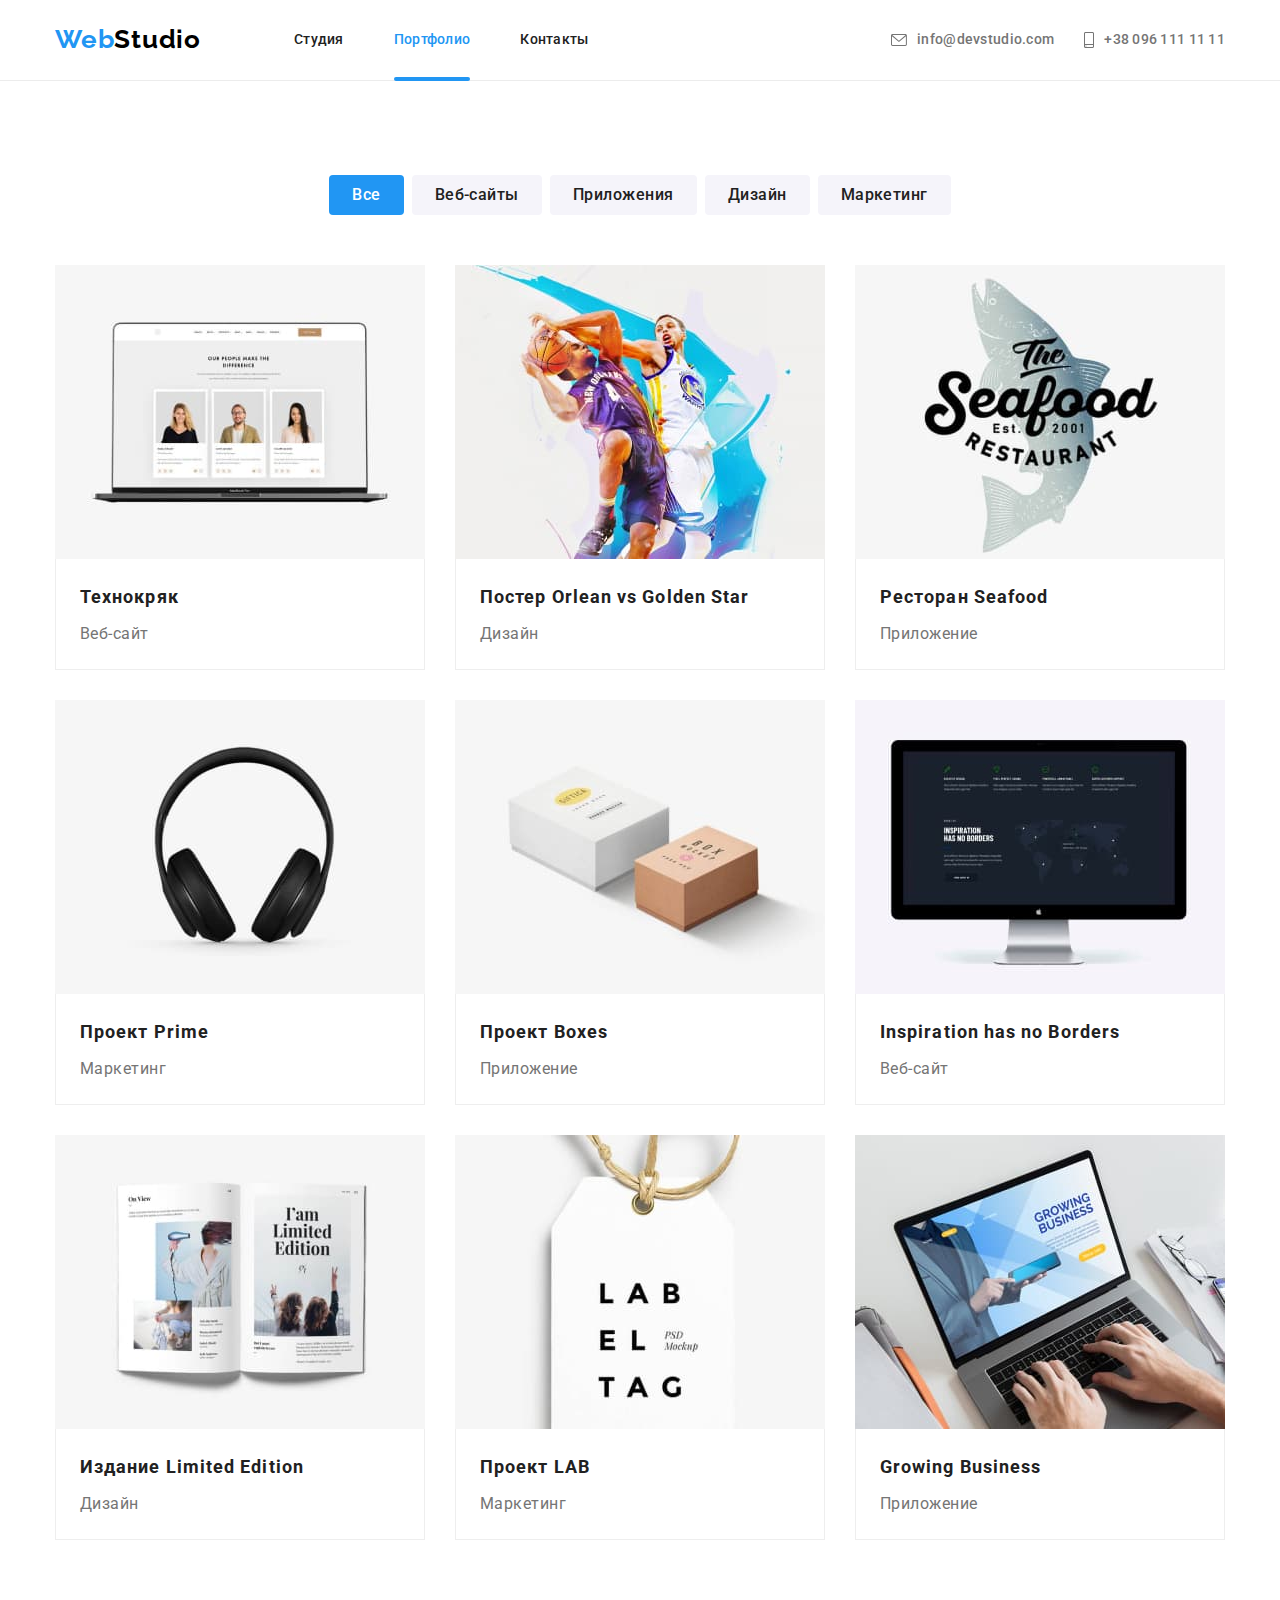
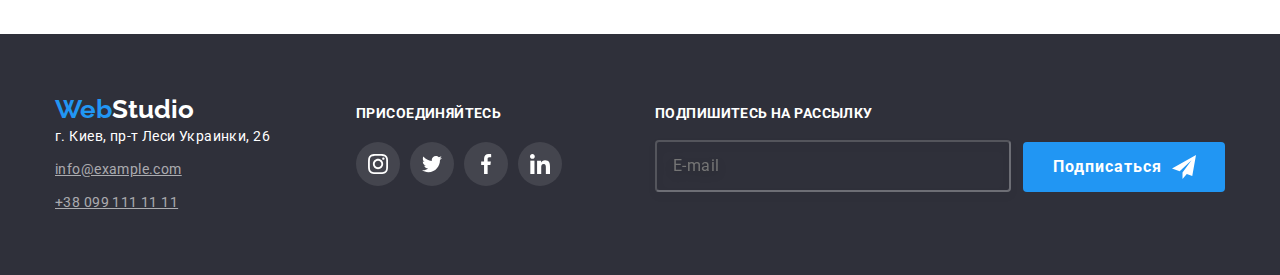
==== commit 82f62732: "sass до портфолио" ====
--- a/portfolio.html
+++ b/portfolio.html
@@ -12,8 +12,7 @@
     href="https://cdnjs.cloudflare.com/ajax/libs/modern-normalize/1.1.0/modern-normalize.min.css" />
   <link href="https://fonts.googleapis.com/css2?family=Raleway:wght@700&family=Roboto:wght@400;500;700;900&display=swap"
     rel="stylesheet" />
-
-  <link rel="stylesheet" href="./css/styles.css" />
+  <link rel="stylesheet" href="./css/main.min.css">
 </head>
 
 <body>
@@ -21,7 +20,7 @@
   <header class="header">
     <div class="header__container container ">
       <nav class="header__navigation">
-        <a lang="en" href="./index.html" class="header__logo logo"><span class="logo__forepart">Web</span>Studio</a>
+        <a lang="en" href="./index.html" class="header__logo"><span class="logo__forepart">Web</span>Studio</a>
         <ul class="header__menu">
           <li class="header__menu-item"><a href="./index.html" class="header__menu-link">Студия</a>
           </li>
@@ -49,168 +48,166 @@
     </div>
   </header>
   <main>
-    <section class="section-portfolio">
-      <div class="section-portfolio__container container">
-        <h1 class="section-portfolio__section-title section-title visually-hidden">Портфолио</h1>
+    <section class="portfolio section">
+      <div class="portfolio__container container">
+        <h1 class="portfolio__title section-title visually-hidden">Портфолио</h1>
         <!-- Меню работ -->
-        <ul class="section-portfolio__menu">
-          <li class="section-portfolio__menu-item">
-            <button type="button"
-              class="button section-portfolio__menu-button section-portfolio__menu-button--current">Все</button>
-          </li>
-          <li class="section-portfolio__menu-item"><button type="button"
-              class="button section-portfolio__menu-button">Веб-сайты</button></li>
-          <li class="section-portfolio__menu-item"><button type="button"
-              class="button section-portfolio__menu-button">Приложения</button></li>
-          <li class="section-portfolio__menu-item"><button type="button"
-              class="button section-portfolio__menu-button">Дизайн</button>
-          </li>
-          <li class="section-portfolio__menu-item"><button type="button"
-              class="button section-portfolio__menu-button">Маркетинг</button></li>
+        <ul class="portfolio__menu">
+          <li class="portfolio__menu-item">
+            <button type="button" class="button portfolio__menu-button portfolio__menu-button--current">Все</button>
+          </li>
+          <li class="portfolio__menu-item"><button type="button"
+              class="button portfolio__menu-button">Веб-сайты</button></li>
+          <li class="portfolio__menu-item"><button type="button"
+              class="button portfolio__menu-button">Приложения</button></li>
+          <li class="portfolio__menu-item"><button type="button" class="button portfolio__menu-button">Дизайн</button>
+          </li>
+          <li class="portfolio__menu-item"><button type="button"
+              class="button portfolio__menu-button">Маркетинг</button></li>
         </ul>
         <!-- Примеры работ -->
-        <ul class="section-portfolio__works-list">
-          <li class="section-portfolio__works-item">
-            <a href="" class="section-portfolio__link-card">
-              <div class="section-portfolio__card-overlate">
+        <ul class="portfolio__works-list">
+          <li class="portfolio__works-item">
+            <a href="" class="portfolio__link-card">
+              <div class="portfolio__card-overlate">
                 <img src="./images/webphoto.jpg" alt="Открытый веб-сайт на ноутбуке" width="370" />
-                <p class="section-portfolio__card-text">
+                <p class="portfolio__card-text">
                   Ресурс предлагает комплексные предложения с разным уровнем функционала и
                   сервисов. Все это позволит посетителю получить исчерпывающие сведения о компании
                   или частном лице.
                 </p>
               </div>
-              <div class="section-portfolio__card-description">
-                <h2 class="section-portfolio__card-title">Технокряк</h2>
-                <p class="section-portfolio__card-name">Веб-сайт</p>
-              </div>
-            </a>
-          </li>
-          <li class="section-portfolio__works-item">
-            <a href="" class="section-portfolio__link-card">
-              <div class="section-portfolio__card-overlate">
+              <div class="portfolio__card-description">
+                <h2 class="portfolio__card-title">Технокряк</h2>
+                <p class="portfolio__card-name">Веб-сайт</p>
+              </div>
+            </a>
+          </li>
+          <li class="portfolio__works-item">
+            <a href="" class="portfolio__link-card">
+              <div class="portfolio__card-overlate">
                 <img src="./images/poster.jpg" alt="Постер два баскетболиста" width="370" />
-                <p class="section-portfolio__card-text">
+                <p class="portfolio__card-text">
                   Текст второй карточки.Ресурс предлагает комплексные предложения с разным уровнем
                   функционала и сервисов. Все это позволит посетителю получить исчерпывающие
                   сведения о компании или частном лице.
                 </p>
               </div>
-              <div class="section-portfolio__card-description">
-                <h2 class="section-portfolio__card-title">Постер <span lang="en">Orlean vs Golden Star</span></h2>
-                <p class="section-portfolio__card-name">Дизайн</p>
-              </div>
-            </a>
-          </li>
-          <li class="section-portfolio__works-item">
-            <a href="" class="section-portfolio__link-card">
-              <div class="section-portfolio__card-overlate">
+              <div class="portfolio__card-description">
+                <h2 class="portfolio__card-title">Постер <span lang="en">Orlean vs Golden Star</span></h2>
+                <p class="portfolio__card-name">Дизайн</p>
+              </div>
+            </a>
+          </li>
+          <li class="portfolio__works-item">
+            <a href="" class="portfolio__link-card">
+              <div class="portfolio__card-overlate">
                 <img src="./images/seafood.jpg" alt="Логотип ресторана" width="370" />
-                <p class="section-portfolio__card-text">
+                <p class="portfolio__card-text">
                   Текст третьей карточки.Ресурс предлагает комплексные предложения с разным
                   уровнем функционала и сервисов. Все это позволит посетителю получить
                   исчерпывающие сведения о компании или частном лице.
                 </p>
               </div>
-              <div class="section-portfolio__card-description">
-                <h2 class="section-portfolio__card-title">Ресторан <span lang="en">Seafood</span></h2>
-                <p class="section-portfolio__card-name">Приложение</p>
-              </div>
-            </a>
-          </li>
-          <li class="section-portfolio__works-item">
-            <a href="" class="section-portfolio__link-card">
-              <div class="section-portfolio__card-overlate">
+              <div class="portfolio__card-description">
+                <h2 class="portfolio__card-title">Ресторан <span lang="en">Seafood</span></h2>
+                <p class="portfolio__card-name">Приложение</p>
+              </div>
+            </a>
+          </li>
+          <li class="portfolio__works-item">
+            <a href="" class="portfolio__link-card">
+              <div class="portfolio__card-overlate">
                 <img src="./images/earphon.jpg" alt="Наушники" width="370" />
-                <p class="section-portfolio__card-text">
+                <p class="portfolio__card-text">
                   Текст четвертой карточки.Ресурс предлагает комплексные предложения с разным
                   уровнем функционала и сервисов. Все это позволит посетителю получить
                   исчерпывающие сведения о компании или частном лице.
                 </p>
               </div>
-              <div class="section-portfolio__card-description">
-                <h2 class="section-portfolio__card-title">Проект <span lang="en">Prime</span></h2>
-                <p class="section-portfolio__card-name">Маркетинг</p>
-              </div>
-            </a>
-          </li>
-          <li class="section-portfolio__works-item">
-            <a href="" class="section-portfolio__link-card">
-              <div class="section-portfolio__card-overlate">
+              <div class="portfolio__card-description">
+                <h2 class="portfolio__card-title">Проект <span lang="en">Prime</span></h2>
+                <p class="portfolio__card-name">Маркетинг</p>
+              </div>
+            </a>
+          </li>
+          <li class="portfolio__works-item">
+            <a href="" class="portfolio__link-card">
+              <div class="portfolio__card-overlate">
                 <img src="./images/boxs.jpg" alt="Две коробки" width="370" />
-                <p class="section-portfolio__card-text">
+                <p class="portfolio__card-text">
                   Текст пятой карточки.Ресурс предлагает комплексные предложения с разным уровнем
                   функционала и сервисов. Все это позволит посетителю получить исчерпывающие
                   сведения о компании или частном лице.
                 </p>
               </div>
-              <div class="section-portfolio__card-description">
-                <h2 class="section-portfolio__card-title">Проект <span lang="en">Boxes</span></h2>
-                <p class="section-portfolio__card-name">Приложение</p>
-              </div>
-            </a>
-          </li>
-          <li class="section-portfolio__works-item">
-            <a href="" class="section-portfolio__link-card">
-              <div class="section-portfolio__card-overlate">
+              <div class="portfolio__card-description">
+                <h2 class="portfolio__card-title">Проект <span lang="en">Boxes</span></h2>
+                <p class="portfolio__card-name">Приложение</p>
+              </div>
+            </a>
+          </li>
+          <li class="portfolio__works-item">
+            <a href="" class="portfolio__link-card">
+              <div class="portfolio__card-overlate">
                 <img src="./images/monitor.jpg" alt="Открытый веб-сайт на мониторе" width="370" />
-                <p class="section-portfolio__card-text">
+                <p class="portfolio__card-text">
                   Текст шестой карточки.Ресурс предлагает комплексные предложения с разным уровнем
                   функционала и сервисов. Все это позволит посетителю получить исчерпывающие
                   сведения о компании или частном лице.
                 </p>
               </div>
-              <div class="section-portfolio__card-description">
-                <h2 lang="en" class="section-portfolio__card-title">Inspiration has no Borders</h2>
-                <p class="section-portfolio__card-name">Веб-сайт</p>
-              </div>
-            </a>
-          </li>
-          <li class="section-portfolio__works-item">
-            <a href="" class="section-portfolio__link-card">
-              <div class="section-portfolio__card-overlate">
+              <div class="portfolio__card-description">
+                <h2 lang="en" class="portfolio__card-title">Inspiration has no Borders</h2>
+                <p class="portfolio__card-name">Веб-сайт</p>
+              </div>
+            </a>
+          </li>
+          <li class="portfolio__works-item">
+            <a href="" class="portfolio__link-card">
+              <div class="portfolio__card-overlate">
                 <img src="./images/book.jpg" alt="Открытая книга" width="370" />
-                <p class="section-portfolio__card-text">
+                <p class="portfolio__card-text">
                   Текст седьмой карточки.Ресурс предлагает комплексные предложения с разным
                   уровнем функционала и сервисов. Все это позволит посетителю получить
                   исчерпывающие сведения о компании или частном лице.
                 </p>
               </div>
-              <div class="section-portfolio__card-description">
-                <h2 class="section-portfolio__card-title">Издание <span lang="en">Limited Edition</span></h2>
-                <p class="section-portfolio__card-name">Дизайн</p>
-              </div>
-            </a>
-          </li>
-          <li class="section-portfolio__works-item">
-            <a href="" class="section-portfolio__link-card">
-              <div class="section-portfolio__card-overlate">
+              <div class="portfolio__card-description">
+                <h2 class="portfolio__card-title">Издание <span lang="en">Limited Edition</span></h2>
+                <p class="portfolio__card-name">Дизайн</p>
+              </div>
+            </a>
+          </li>
+          <li class="portfolio__works-item">
+            <a href="" class="portfolio__link-card">
+              <div class="portfolio__card-overlate">
                 <img src="./images/leib.jpg" alt="Бирка" width="370" />
-                <p class="section-portfolio__card-text">
+                <p class="portfolio__card-text">
                   Текст восьмой карточки.Ресурс предлагает комплексные предложения с разным
                   уровнем функционала и сервисов. Все это позволит посетителю получить
                   исчерпывающие сведения о компании или частном лице.
                 </p>
               </div>
-              <div class="section-portfolio__card-description">
-                <h2 class="section-portfolio__card-title">Проект <span lang="en">LAB</span></h2>
-                <p class="section-portfolio__card-name">Маркетинг</p>
-              </div>
-            </a>
-          </li>
-          <li class="section-portfolio__works-item">
-            <a href="" class="section-portfolio__link-card">
-              <div class="section-portfolio__card-overlate">
+              <div class="portfolio__card-description">
+                <h2 class="portfolio__card-title">Проект <span lang="en">LAB</span></h2>
+                <p class="portfolio__card-name">Маркетинг</p>
+              </div>
+            </a>
+          </li>
+          <li class="portfolio__works-item">
+            <a href="" class="portfolio__link-card">
+              <div class="portfolio__card-overlate">
                 <img src="./images/netbook.jpg" alt="Открытое приложение на нетбуке" />
-                <p class="section-portfolio__card-text">
+                <p class="portfolio__card-text">
                   Текст девятой карточки.Ресурс предлагает комплексные предложения с разным
                   уровнем функционала и сервисов. Все это позволит посетителю получить
                   исчерпывающие сведения о компании или частном лице.
                 </p>
               </div>
-              <div class="section-portfolio__card-description">
-                <h2 class="section-portfolio__card-title" lang="en">Growing Business</h2>
-                <p class="section-portfolio__card-name">Приложение</p>
+              <div class="portfolio__card-description">
+                <h2 class="portfolio__card-title" lang="en">Growing Business</h2>
+                <p class="portfolio__card-name">Приложение</p>
               </div>
             </a>
           </li>
@@ -219,41 +216,41 @@
     </section>
   </main>
   <!-- Футер -->
-  <footer class="section-footer">
-    <div class="section-footer__container container">
-      <div class="section-footer__logo">
-        <a lang="en" href="./index.html" class="section-footer__link"><span class="logo__forepart">Web</span>Studio</a>
-        <address class="section-footer_address">
-          <ul class="section-footer__address-list">
-            <li class="section-footer__address-item">г. Киев, пр-т Леси Украинки, 26</li>
-            <li class="section-footer__address-item">
-              <a href="mailto:info@example.com" class="section-footer__address-item--grey">info@example.com</a>
+  <footer class="footer">
+    <div class="footer__container container">
+      <div class="footer__logo">
+        <a lang="en" href="./index.html" class="footer__link"><span class="logo__forepart">Web</span>Studio</a>
+        <address class="footer_address">
+          <ul class="footer__address-list">
+            <li class="footer__address-item">г. Киев, пр-т Леси Украинки, 26</li>
+            <li class="footer__address-item">
+              <a href="mailto:info@example.com" class="footer__address-item--grey">info@example.com</a>
             </li>
-            <li class="section-footer__address-item">
-              <a href="tel:+380991111111" class="section-footer__address-item--grey">+38 099 111 11 11</a>
+            <li class="footer__address-item">
+              <a href="tel:+380991111111" class="footer__address-item--grey">+38 099 111 11 11</a>
             </li>
           </ul>
         </address>
       </div>
-      <div class="company-networks">
-        <p class="company-networks__title">присоединяйтесь</p>
-        <div class="company-networks__footer-network">
-          <a href="" class="company-networks__login"><svg width="20" height="20">
+      <div class="footer__networks">
+        <p class="footer__networks-title">присоединяйтесь</p>
+        <div class="footer__networks-list">
+          <a href="" class="footer__networks-login"><svg width="20" height="20">
               <use href="./images/sprites.svg#icon-instagram"></use>
-            </svg></a><a href="" class="company-networks__login"><svg width="20" height="20">
+            </svg></a><a href="" class="footer__networks-login"><svg width="20" height="20">
               <use href="./images/sprites.svg#icon-twitter"></use>
-            </svg></a><a href="" class="company-networks__login"><svg width="20" height="20">
+            </svg></a><a href="" class="footer__networks-login"><svg width="20" height="20">
               <use href="./images/sprites.svg#icon-facebook"></use>
-            </svg></a><a href="" class="company-networks__login"><svg width="20" height="20">
+            </svg></a><a href="" class="footer__networks-login"><svg width="20" height="20">
               <use href="./images/sprites.svg#icon-linkedin"></use>
             </svg></a>
         </div>
       </div>
-      <div class="subscribe">
-        <p class="subscribe__label">подпишитесь на рассылку</p>
-        <form class="subscribe__form">
-          <input type="email" name="email" placeholder="E-mail" class="subscribe__input" />
-          <button type="submit" class="subscribe__button">Подписаться<svg class="subscribe__button-icon">
+      <div class="footer__subscribe">
+        <p class="footer__subscribe-label">подпишитесь на рассылку</p>
+        <form class="footer__subscribe-form">
+          <input type="email" name="email" placeholder="E-mail" class="footer__subscribe-input" />
+          <button type="submit" class="footer__subscribe-button">Подписаться<svg class="footer__subscribe-icon">
               <use href="./images/sprites.svg#icon-send"></use>
             </svg></button>
         </form>
--- a/css/main.min.css
+++ b/css/main.min.css
@@ -0,0 +1 @@
+:root{--primary-transition-time: 250ms;--primary-cubic-bezier: cubic-bezier(0.4, 0, 0.2, 1);--hero-background-gradient: linear-gradient(to right, rgba(47, 48, 58, 0.4), rgba(47, 48, 58, 0.4));--primary-text-color: #757575;--border-header-color: #ececec;--logo-black-color: #000000;--accent-color: #2196f3;--accent-logo-color: aqua;--title-text-color: #212121;--bgc-hero-footer-color: #2f303a;--main-white-color: #ffffff;--btn-hero-color: #188ce8;--advantages-icon-color: rgba(245, 244, 250, 1);--specialism-text-bgc: rgba(47, 48, 58, 0.8);--cooperators-bgc: #f5f4fa;--cooperators-card-bgc: #ffffff;--cooperators-card-shadow: 0px 1px 3px rgba(0, 0, 0, 0.12), 0px 1px 1px rgba(0, 0, 0, 0.14), 0px 2px 1px rgba(0, 0, 0, 0.2);--cooperators-icon-bgc: #ffffff;--cooperators-icon-fill: #afb1b8;--cooperators-icon-bgc-hover: #2196f3;--cooperators-icon-fill-hover: #ffffff;--clients-border-color: #afb1b8;--clients-fill-color: #afb1b8;--address-footer-color: rgba(255, 255, 255, 0.6);--footer-networks-bgc: rgba(255, 255, 255, 0.1);--footer-input-border-color: rgba(255, 255, 255, 0.3);--footer-input-border-shadow: drop-shadow(0px 4px 4px rgba(0, 0, 0, 0.15));--footer-input-color: rgba(255, 255, 255, 0.6);--footer-button-hover-shadow: 0px 4px 4px rgba(0, 0, 0, 0.15);--btn-grey-color: #f5f4fa;--portfolio-button-current-color: #ffffff;--portfolio-button-hover-color: #ffffff;--portfolio-button-shadow: 0px 3px 1px rgba(0, 0, 0, 0.1), 0px 1px 2px rgba(0, 0, 0, 0.08), 0px 2px 2px rgba(0, 0, 0, 0.12);--portfolio-card-bgc: rgba(33, 150, 243, 0.9);--portfolio-card-hover-shadow: 0px 1px 1px rgba(0, 0, 0, 0.12), 0px 4px 4px rgba(0, 0, 0, 0.06), 1px 4px 6px rgba(0, 0, 0, 0.16);--backdrop-bgc: rgba(0, 0, 0, 0.2);--modal-shadow-color: 0px 1px 3px rgba(0, 0, 0, 0.12), 0px 1px 1px rgba(0, 0, 0, 0.14), 0px 2px 1px rgba(0, 0, 0, 0.2);--modal-border-color: rgba(33, 33, 33, 0.2);--modal-textarea-color: rgba(117, 117, 117, 0.5);--modal-btn-border-color: rgba(0, 0, 0, 0.1);--border-works-color: #eeeeee}body{color:var(--primary-text-color);font-family:Roboto,sans-serif}input,textarea{cursor:pointer}ul,h1,h2,h3,h4,h5,h6,p{list-style:none;padding:0;margin:0}img{display:block;max-width:100%;height:auto}.section{padding-top:94px;padding-bottom:94px}.container{margin-left:auto;margin-right:auto;width:1200px;padding-right:15px;padding-left:15px}.button{color:var(--title-text-color--);background-color:var(--main-white-color);cursor:pointer;font-family:inherit;font-weight:500;font-size:16px;line-height:1.62;letter-spacing:.03em;text-align:center;border-radius:4px;border:1px solid rgba(0,0,0,0);display:inline-block}.section-title{color:var(--title-text-color);font-weight:700;font-size:36px;line-height:1.17;text-align:center;letter-spacing:.03em}.visually-hidden{position:absolute;width:1px;height:1px;margin:-1px;border:0;padding:0;white-space:nowrap;clip-path:inset(100%);clip:rect(0 0 0 0);overflow:hidden}.header{border-bottom-width:1px;border-bottom-style:solid;border-bottom-color:var(--border-header-color)}.header__container{display:flex;align-items:center}.header__navigation{display:flex;align-items:center}.header__logo{margin-right:93px;padding-top:24px;padding-bottom:25px;color:var(--logo-black-color);font-family:Raleway,sans-serif;font-weight:700;font-size:26px;line-height:1.19;text-decoration:none;letter-spacing:.03em;transition:color var(--primary-transition-time) var(--primary-cubic-bezier)}.logo__forepart{color:var(--accent-color);transition:color var(--primary-transition-time) var(--primary-cubic-bezier)}.header__logo:hover,.header__logo:focus,.header__logo:hover .logo__forepart,.header__logo:focus .logo__forepart,.footer__link:hover .logo__forepart,.footer__link:focus .logo__forepart{color:var(--accent-logo-color)}.header__menu{display:flex;gap:50px}.header__menu-link{display:block;position:relative;padding-top:32px;padding-bottom:32px;color:var(--title-text-color);font-weight:500;font-size:14px;line-height:1.14;letter-spacing:.02em;text-decoration:none;transition:color var(--primary-transition-time) var(--primary-cubic-bezier)}.header__menu-link:hover,.header__menu-link:focus{color:var(--accent-color)}.header__menu-link--current{color:var(--accent-color)}.header__menu-link--current::after{content:"";position:absolute;display:block;width:100%;height:4px;left:0;bottom:-1px;border-radius:2px;background-color:var(--accent-color)}.header__contacts{display:flex;margin-left:auto;gap:30px}.header__contacts-link{display:flex;padding-top:32px;padding-bottom:32px;color:var(--primary-text-color);font-weight:500;font-size:14px;line-height:1.14;letter-spacing:.02em;text-decoration:none;align-items:center;transition:color var(--primary-transition-time) var(--primary-cubic-bezier)}.header__contacts-link:hover,.header__contacts-link:focus{color:var(--accent-color)}.header__contacts-icon{padding-top:0;padding-bottom:0;margin-right:10px;fill:currentColor;transition:fill var(--primary-transition-time) var(--primary-cubic-bezier)}.header__contacts-icon:hover,.header__contacts-icon:focus{fill:currentColor}.hero{max-width:1600px;height:600px;margin-left:auto;margin-right:auto;background-color:var(--bgc-hero-footer-color);background-image:var(--hero-background-gradient),url("../images/employees.jpg");background-size:cover;background-repeat:no-repeat;background-position:center;text-align:center;padding-top:200px;padding-bottom:200px}.hero__container{width:696px}.hero__title{color:var(--main-white-color);font-weight:900;font-size:44px;line-height:1.36;letter-spacing:.06em;text-transform:uppercase;margin-bottom:30px}.hero__button{padding:10px 32px;font-weight:700;font-size:16px;line-height:1.88;letter-spacing:.06em;align-items:center;color:var(--main-white-color);background-color:var(--accent-color);transition:color var(--primary-transition-time) var(--primary-cubic-bezier),color var(--primary-transition-time) var(--primary-cubic-bezier)}.hero__button:hover,.hero__button:focus{color:var(--main-white-color);background-color:var(--btn-hero-color)}.advantages__list{display:flex;gap:30px}.advantages__icon{display:flex;background-color:var(--advantages-icon-color);height:120px;border-radius:4px;align-items:center;justify-content:center}.advantages__img{align-self:center}.advantages__title{color:var(--title-text-color);font-weight:700;font-size:14px;line-height:1.14;text-transform:uppercase;letter-spacing:.03em;margin-bottom:10px;margin-top:30px}.advantages__description{font-weight:400;font-size:14px;line-height:1.71;letter-spacing:.03em}.specialism{padding-top:0}.specialism__title{margin-bottom:50px}.specialism__list{display:flex;gap:30px}.specialism__item{position:relative}.specialism__text{display:flex;position:absolute;font-style:normal;font-weight:700;font-size:14px;line-height:1.14;letter-spacing:.03em;text-transform:uppercase;align-items:center;justify-content:center;width:100%;height:70px;bottom:0px;color:var(--main-white-color);background-color:var(--specialism-text-bgc)}.cooperators{background-color:var(--cooperators-bgc)}.cooperators__title{margin-bottom:50px}.cooperators__list{display:flex;gap:30px}.cooperators__item{background-color:var(--main-white-color);box-shadow:var(--cooperators-card-shadow);border-radius:0px 0px 4px 4px}.cooperators__card{padding:30px 32px;text-align:center}.cooperators__name{color:var(--title-text-color);font-weight:500;font-size:16px;line-height:1.9;letter-spacing:.03em;margin-bottom:10px}.cooperators__post{font-weight:400;font-size:16px;line-height:1.9;letter-spacing:.03em;margin-bottom:16px}.cooperators__networks{display:flex;gap:10px}.cooperators__link{display:flex;width:44px;height:44px;border-radius:44px;align-items:center;justify-content:center;background-color:var(--cooperators-icon-bgc);fill:var(--cooperators-icon-fill);transition:fill var(--primary-transition-time) var(--primary-cubic-bezier),background-color var(--primary-transition-time) var(--primary-cubic-bezier)}.cooperators__link:hover,.cooperators__link:focus{background-color:var(--cooperators-icon-bgc-hover);fill:var(--cooperators-icon-fill-hover)}.clients__list{display:flex;margin-top:50px;gap:30px}.clients__link{display:flex;width:170px;height:92px;border:1px solid var(--clients-border-color);border-radius:4px;fill:var(--clients-fill-color);align-items:center;justify-content:center;transition:fill var(--primary-transition-time) var(--primary-cubic-bezier),border var(--primary-transition-time) var(--primary-cubic-bezier)}.clients__link:hover,.clients__link:focus{fill:var(--accent-color);border:1px solid var(--accent-color)}.backdrop{position:fixed;top:0;left:0;width:100%;height:100%;background-color:var(--backdrop-bgc);transition:opacity var(--primary-transition-time) var(--primary-cubic-bezier)}.backdrop.is-hidden{opacity:0;pointer-events:none}.modal{position:absolute;width:528px;height:581px;top:50%;left:50%;padding:40px;transform:translate(-50%, -50%) scale(1);transition:transform var(--primary-transition-time) var(--primary-cubic-bezier);border-radius:4px;box-shadow:var(--modal-shadow-color);background-color:var(--main-white-color)}.backdrop.is-hidden .modal{transform:translate(-50%, -50%) scale(1.1)}.modal__btn-modal{position:absolute;display:flex;width:30px;height:30px;right:8px;top:8px;border-radius:30px;align-items:center;cursor:pointer;background-color:var(--main-white-color);border:1px solid var(--modal-btn-border-color)}.modal__icon-close{width:18px;height:18px;fill:var(--logo-black-color);transition:fill var(--primary-transition-time) var(--primary-cubic-bezier)}.modal__title{margin-bottom:12px;font-weight:700;font-size:20px;line-height:1.15;text-align:center;letter-spacing:.03em;color:var(--title-text-color)}.modal__form{width:100%;height:100%}.modal__user-contacts{position:relative;display:flex;flex-direction:column;font-weight:400;font-size:12px;line-height:1.17;letter-spacing:.01em}.modal__icon{position:absolute;top:11px;left:12px;width:18px;height:18px;transform:translateY(100%);transition:fill var(--primary-transition-time) var(--primary-cubic-bezier)}.modal__input{height:40px;padding-left:42px;margin-top:4px;outline:none;border:1px solid var(--modal-border-color);border-radius:4px;transition:border-color var(--primary-transition-time) var(--primary-cubic-bezier)}.modal__textarea{height:120px;margin-top:4px;padding:12px 16px;resize:none;outline:none;font-weight:400;font-size:14px;line-height:1.14;letter-spacing:.01em;color:var(--modal-textarea-color);border:1px solid var(--modal-border-color);border-radius:4px;transition:border-color var(--primary-transition-time) var(--primary-cubic-bezier)}.modal__icon{position:absolute;top:11px;left:12px;width:18px;height:18px;transform:translateY(100%);transition:fill var(--primary-transition-time) var(--primary-cubic-bezier)}.modal__input{height:40px;padding-left:42px;margin-top:4px;outline:none;border:1px solid var(--modal-border-color);border-radius:4px;transition:border-color var(--primary-transition-time) var(--primary-cubic-bezier)}.modal__textarea{height:120px;margin-top:4px;padding:12px 16px;resize:none;outline:none;font-weight:400;font-size:14px;line-height:1.14;letter-spacing:.01em;color:var(--modal-textarea-color);border:1px solid var(--modal-border-color);border-radius:4px;transition:border-color var(--primary-transition-time) var(--primary-cubic-bezier)}.modal__agreement{display:inline-block;width:425px;padding:0;margin-top:20px;margin-left:12px;text-align:center;font-weight:400;font-size:14px;line-height:1.71;letter-spacing:.03em}.modal__agreement-link{color:var(--accent-color)}.modal__checkbox{display:inline-block;width:1px;height:1px;margin:-1px;border:0;padding:0;white-space:nowrap;clip-path:inset(100%);clip:rect(0 0 0 0);overflow:hidden}.modal__icon-checkbox{display:inline-block;width:16px;height:15px;margin-right:8px;border:1px solid var(--logo-black-color);border-radius:2px;vertical-align:text-top;transition:border-color var(--primary-transition-time) var(--primary-cubic-bezier)}.modal__btn-modal:hover .modal__icon-close,.modal__btn-modal:focus .modal__icon-close{fill:var(--accent-color)}.modal__user-contacts:not(:first-child){margin-top:10px}.modal__user-contacts:focus-within>.modal__input,.modal__user-contacts:focus-within>.modal__textarea{border-color:var(--accent-color);color:var(--logo-black-color)}.modal__user-contacts:focus-within>.modal__icon{fill:var(--accent-color)}.modal__checkbox:checked+.modal__icon-checkbox{background-color:var(--accent-color);border:1px solid var(--accent-color)}.modal__checkbox:focus+.modal__icon-checkbox{border-color:var(--accent-color)}.modal__button-submit{display:block;margin-top:30px;margin-left:auto;margin-right:auto;padding:10px 55px 10px 56px;font-weight:700;font-size:16px;line-height:1.88;align-items:center;text-align:center;letter-spacing:.06em;color:var(--main-white-color);background-color:var(--accent-color);border:1px solid rgba(0,0,0,0);border-radius:4px;transition:background-color var(--primary-transition-time) var(--primary-cubic-bezier),box-shadow var(--primary-transition-time) var(--primary-cubic-bezier)}.modal__button-submit:hover,.modal__button-submit:focus{background-color:var(--btn-hero-color);box-shadow:0px 4px 4px rgba(0,0,0,.15)}.portfolio__menu{display:flex;justify-content:center;margin-bottom:50px;gap:8px}.portfolio__menu-button{padding:6px 22px;transition:color var(--primary-transition-time) var(--primary-cubic-bezier),background-color var(--primary-transition-time) var(--primary-cubic-bezier),box-shadow var(--primary-transition-time) var(--primary-cubic-bezier);color:var(--title-text-color);background-color:var(--btn-grey-color)}.portfolio__menu-button--current{color:var(--portfolio-button-current-color);background-color:var(--accent-color)}.portfolio__menu-button:hover,.portfolio__menu-button:focus{color:var(--portfolio-button-hover-color);background-color:var(--accent-color);box-shadow:var(--portfolio-button-shadow)}.portfolio__works-list{display:flex;flex-wrap:wrap;gap:30px}.portfolio__works-item{flex-basis:calc((100% - 60px)/3)}.portfolio__link-card{display:block;text-decoration:none;transition:box-shadow var(--primary-transition-time) var(--primary-cubic-bezier)}.portfolio__card-overlate{position:relative;overflow:hidden}.portfolio__card-text{position:absolute;display:block;top:0;left:0;width:100%;height:100%;padding:63px 24px;font-style:normal;font-weight:400;font-size:18px;line-height:1.56;letter-spacing:.03em;transform:translateY(101%);transition:transform var(--primary-transition-time) var(--primary-cubic-bezier);color:var(--main-white-color);background-color:var(--portfolio-card-bgc)}.portfolio__link-card:hover .portfolio__card-text,.portfolio__link-card:focus .portfolio__card-text{transform:translateY(0)}.portfolio__link-card:hover,.portfolio__link-card:focus{box-shadow:var(--portfolio-card-hover-shadow)}.portfolio__card-description{display:block;padding:20px 24px;border-width:0 1px 1px;border-style:solid;border-color:var(--border-works-color)}.portfolio__card-title{margin-bottom:4px;font-weight:700;font-size:18px;line-height:2;letter-spacing:.06em;color:var(--title-text-color)}.portfolio__card-name{font-weight:400;font-size:16px;line-height:1.88;text-decoration:none;letter-spacing:.03em;color:var(--primary-text-color)}.footer{padding-top:60px;padding-bottom:60px;background-color:var(--bgc-hero-footer-color)}.footer__container{display:flex;align-items:baseline}.footer__link{font-family:Raleway,sans-serif;font-weight:700;font-size:26px;line-height:1.19;text-decoration:none;margin-bottom:20px;color:var(--main-white-color);transition:color var(--primary-transition-time) var(--primary-cubic-bezier)}.footer__link:hover,.footer__link:focus{color:var(--accent-logo-color)}.footer__address-list{display:block;width:231px;font-style:normal;font-weight:400;font-size:14px;line-height:1.71;letter-spacing:.03em;text-decoration:none;color:var(--main-white-color)}.footer__address-item:not(:last-child){margin-bottom:9px}.footer__address-item--grey,.footer__address-item--grey{color:var(--address-footer-color);transition:color var(--primary-transition-time) var(--primary-cubic-bezier)}.footer__address-item--grey:hover,.footer__address-item--grey:focus,.footer__address-item--grey:hover,.footer__address-item--grey:focus{color:var(--accent-color)}.footer__networks{margin-left:70px;height:80px}.footer__networks-title,.subscribe__label{margin-bottom:20px;font-weight:700;font-size:14px;line-height:1.14;letter-spacing:.03em;text-transform:uppercase;color:var(--main-white-color)}.footer__networks-list{display:flex;gap:10px}.footer__networks-login{display:flex;width:44px;height:44px;border-radius:44px;align-items:center;justify-content:center;background-color:var(--footer-networks-bgc);fill:var(--main-white-color);transition:background-color var(--primary-transition-time) var(--primary-cubic-bezier)}.footer__networks-login:hover,.footer__networks-login:focus{background-color:var(--accent-color)}.footer__subscribe{margin-left:auto}.footer__subscribe-form{display:flex;width:570px;height:50px;align-items:flex-end}.footer__subscribe-label{font-weight:700;font-size:14px;line-height:1.14;letter-spacing:.03em;text-transform:uppercase;margin-bottom:20px;color:var(--main-white-color)}.footer__subscribe-input{display:block;width:358px;padding:14px 16px 14px 16px;font-weight:400;font-size:16px;line-height:1.25;align-items:center;letter-spacing:.03em;outline:none;border-color:var(--footer-input-border-color);filter:var(--footer-input-border-shadow);border-radius:4px;transition:button-color var(--primary-transition-time) var(--primary-cubic-bezier);color:var(--footer-input-color);background-color:rgba(0,0,0,0)}.footer__subscribe-input:focus{border-color:var(--accent-color)}.footer__subscribe-button{display:flex;margin-left:12px;padding:9px 28px 9px 29px;font-weight:700;font-size:16px;line-height:1.88;letter-spacing:.06em;align-items:center;justify-content:center;border-radius:4px;border:1px solid rgba(0,0,0,0);color:var(--main-white-color);background-color:var(--accent-color);transition:background-color var(--primary-transition-time) var(--primary-cubic-bezier),box-shadow var(--primary-transition-time) var(--primary-cubic-bezier)}.footer__subscribe-button:hover,.footer__subscribe-button:focus{background-color:var(--btn-hero-color);box-shadow:var(--footer-button-hover-shadow)}.footer__subscribe-icon{width:24px;height:24px;margin-left:10px}/*# sourceMappingURL=main.min.css.map */